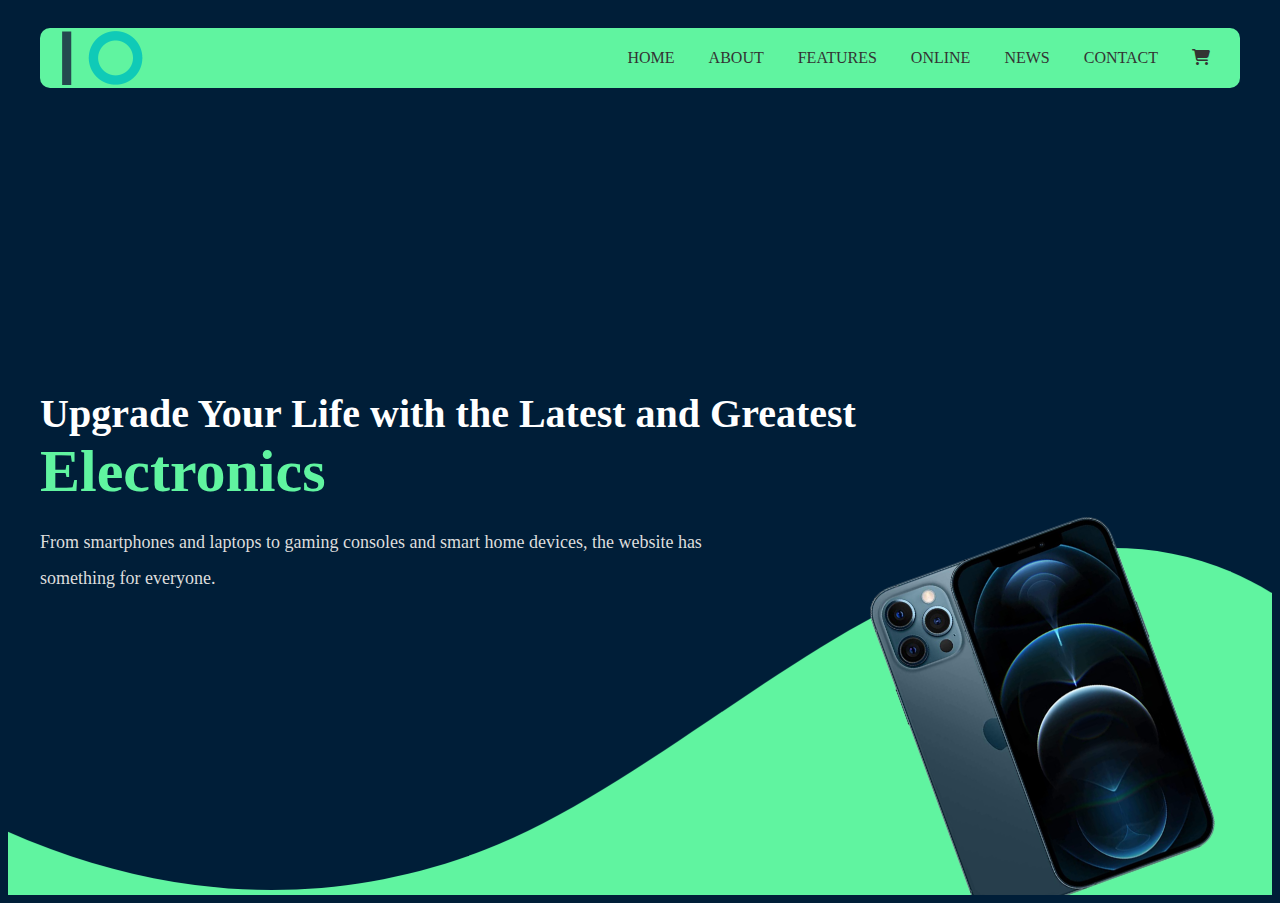
==== index2.html @ 82161be9 "Rename index.html to index2.html" ====
<!DOCTYPE html>
<html lang="en">

<head>
    <meta charset="UTF-8">
    <meta http-equiv="X-UA-Compatible" content="IE=edge">
    <meta name="viewport" content="width=device-width, initial-scale=1.0">
    <link rel="stylesheet" href="https://cdnjs.cloudflare.com/ajax/libs/font-awesome/6.1.2/css/all.min.css">
    <link rel="stylesheet" href="css/style.css">
    <title>Home</title>
</head>

<body>
    <div class="header">
        <div class="container">
            <img src="images/logo.png" alt="" class="log">
            <div class="link">
                <span class="icon">
                    <span></span>
                    <span></span>
                    <span></span>
                </span>
                <ul class="menu-slide">
                    <li> <a href="#"><i class="fa-solid fa-cart-shopping"></i></a></li>
                    <li><a href="#services">HOME</a></li>
                    <li><a href="#ABOUT">ABOUT</a>
                    </li>
                    <li><a href="#FEATURES"> FEATURES</a>
                    </li>
                    <li><a href="#ONLINE">ONLINE</a></li>
                    <li><a href="#NEWS">NEWS</a></li>
                    <li><a href="#CONTACT">CONTACT</a></li>
                </ul>
            </div>
            <div class="link-show">
                <a href="#services">HOME</a>
                <a href="#ABOUT">ABOUT</a>
                <a href="#FEATURES">FEATURES</a>
                <a href="#ONLINE">ONLINE</a>
                <a href="#NEWS">NEWS</a>
                <a href="#CONTACT">CONTACT</a>
                <a href="#"><i class="fa-solid fa-cart-shopping"></i></a>
            </div>
        </div>
    </div>
    <div class="landing">
        <div class="custom-shape-divider-bottom-1678984849">
            <svg data-name="Layer 1" xmlns="http://www.w3.org/2000/svg" viewBox="0 0 1200 120"
                preserveAspectRatio="none">
                <path
                    d="M321.39,56.44c58-10.79,114.16-30.13,172-41.86,82.39-16.72,168.19-17.73,250.45-.39C823.78,31,906.67,72,985.66,92.83c70.05,18.48,146.53,26.09,214.34,3V0H0V27.35A600.21,600.21,0,0,0,321.39,56.44Z"
                    class="shape-fill"></path>
            </svg>
        </div>
        <div class="custom-shape-divider-bottom-1678987925">
            <svg data-name="Layer 1" xmlns="http://www.w3.org/2000/svg" viewBox="0 0 1200 120"
                preserveAspectRatio="none">
                <path
                    d="M321.39,56.44c58-10.79,114.16-30.13,172-41.86,82.39-16.72,168.19-17.73,250.45-.39C823.78,31,906.67,72,985.66,92.83c70.05,18.48,146.53,26.09,214.34,3V0H0V27.35A600.21,600.21,0,0,0,321.39,56.44Z"
                    class="shape-fill"></path>
            </svg>
        </div>
        <div class="intro-text">
            <h1>Upgrade Your Life with the Latest and Greatest <span> Electronics</span></h1>
            <p>From smartphones and laptops to gaming consoles and smart home devices, the website has something for
                everyone.
            </p>
        </div>
        <img src="images/71FuI8YvCNL._AC_SX679_.png" alt="" class="imgg" id="myImage">

    </div>
    <script src="script.js"></script>
</body>

</html>
---- css/style.css ----
body {
  background: #001e38;
}

html {
  scroll-behavior: smooth;
}

.container {
  padding: 0 15px;
  width: 700px;
  margin: auto;
  background-color: #60f4a0;
  border-radius: 10px;
}

@media (max-width: 767px) {
  .landing img {
    width: 150px !important;
    bottom: 20%;
    right: 5%;
  }
  .container {
    width: 90%;
  }
  .landing {
    text-align: center;
    padding-bottom: 25px;
  }
  .header .link {
    display: none;
  }
  img {
    width: 100px !important;
  }
  .header .link {
    display: block;
  }
  .link-show {
    display: none;
  }
  .landing .intro-text h1 {
    font-size: 30px !important;
    width: 80% !important;
    padding-left: 25px;
  }
  .landing .intro-text h1 span {
    font-size: 35px !important;
  }
  .landing .intro-text p {
    font-size: 15px !important;
    width: 350px !important;
    padding-left: 25px;
    z-index: 1;
  }
  .intro-text {
    margin-left: 30px;
    text-align: left;
    display: flex;
    flex-direction: column;
    width: 700px !important;
    margin-top: -205px;
  }
}

@media (min-width: 768px) {
  .header .link {
    display: block;
  }
  .link-show {
    display: none;
  }
}

@media (min-width: 992px) {
  .container {
    width: 970px;
  }
  .header .link {
    display: none;
  }
  .link-show {
    display: block;
  }
}

@media (min-width: 1200px) {
  .container {
    width: 1170px;
  }
  .header .link {
    display: none;
  }
}

.header {
  padding: 20px;
}

.header img {
  width: 150px;
}

.header .logo {
  width: 60px;
}

.header .container {
  display: flex;
  justify-content: space-between;
  align-items: center;
}

.header .link:hover .icon span:nth-child(2) {
  width: 100%;
}

.header .link .icon {
  width: 30px;
  display: flex;
  flex-wrap: wrap;
  justify-content: flex-end;
}

.header .link .icon span {
  background-color: #001e38;
  margin-bottom: 5px;
  height: 2px;
  position: relative;
}

.header .link .icon span:first-child {
  width: 100%;
}

.header .link .icon span:nth-child(2) {
  width: 60%;
  transition: 0.3s;
}

.header .link .icon span:last-child {
  width: 100%;
}

.header .link {
  position: relative;
}

.header .link ul {
  list-style: none;
  margin: 0;
  padding: 0;
  background-color: #f6f6f6;
  position: absolute;
  border-radius: 10px;
  right: 0;
  min-width: 200px;
  top: calc(100% + 15px);
  display: none;
  z-index: 1;
}

.header .link ul::before {
  content: "";
  border-width: 10px;
  border-style: solid;
  border-color: transparent transparent #f6f6f6 transparent;
  position: absolute;
  right: 5px;
  top: -19px;
}

.header .link ul li a {
  display: block;
  padding: 15px;
  text-decoration: none;
  color: #333;
  transition: 0.3s;
}

.header .link ul li a:hover {
  padding-left: 25px;
}

.header .link ul li:not(:last-child) a {
  border-bottom: 1px solid #ddd;
}

.show {
  display: block !important;
}

.header .link-show a {
  text-decoration: none;
  color: #333;
  padding: 15px;
}

.header .link-show a:hover {
  color: white;
}

.custom-shape-divider-bottom-1678984849 {
  position: absolute;
  bottom: 0;
  left: 0;
  width: 100%;
  overflow: hidden;
  line-height: 0;
  transform: rotate(180deg);
}

.custom-shape-divider-bottom-1678984849 svg {
  position: relative;
  display: block;
  width: calc(164% + 1.3px);
  height: 378px;
  transform: rotateY(180deg);
}

.custom-shape-divider-bottom-1678984849 .shape-fill {
  fill: #60f4a0;
}

.landing {
  height: calc(100vh - 113px);
  display: flex;
  justify-content: center;
  align-items: center;
  position: relative;
  overflow: hidden;
  /* flex-direction: row; */
}

.intro-text {
  text-align: left;
  display: flex;
  flex-direction: column;
  width: 1200px;
}

.landing .intro-text h1 {
  margin: 0;
  font-size: 40px;
  color: white;
  width: 70%;
}

.landing .intro-text h1 span {
  color: #60f4a0;
  font-weight: bold;
  font-size: 60px;
}

.landing .intro-text p {
  font-size: 18px;
  line-height: 2;
  color: #ddd;
  width: 60%;
}

.imgg {
  width: 200px;
  position: absolute;
  bottom: 0;
  right: 100px;
}

.landing img {
  width: 260px;
  transform: rotate(-20deg);
  transition: transform 2s ease;
  animation: rotate 3s linear infinite;
}

@keyframes rotate {
  from {
    transform-origin: bottom right;
    transform: rotate(0deg);
  }
  to {
    transform-origin: 100px bottom -100px;
    transform: rotate(360deg);
  }
}
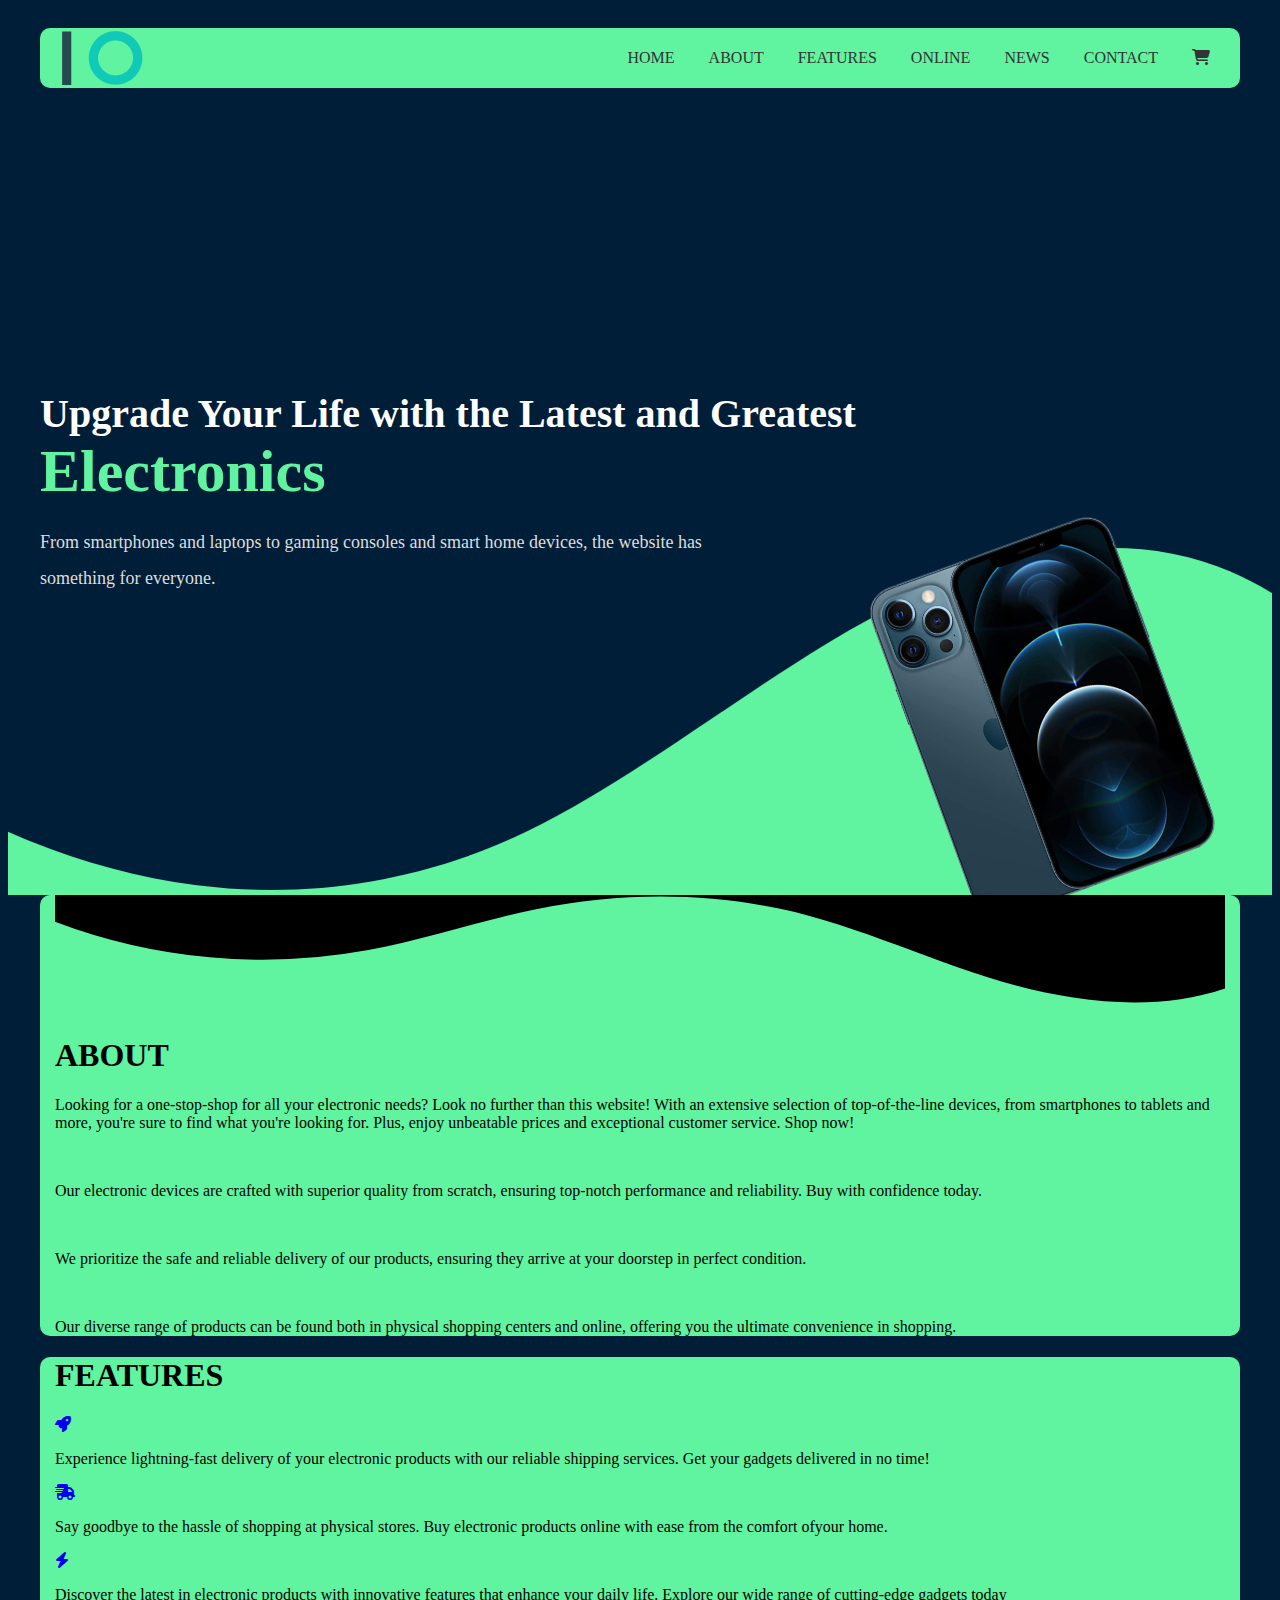
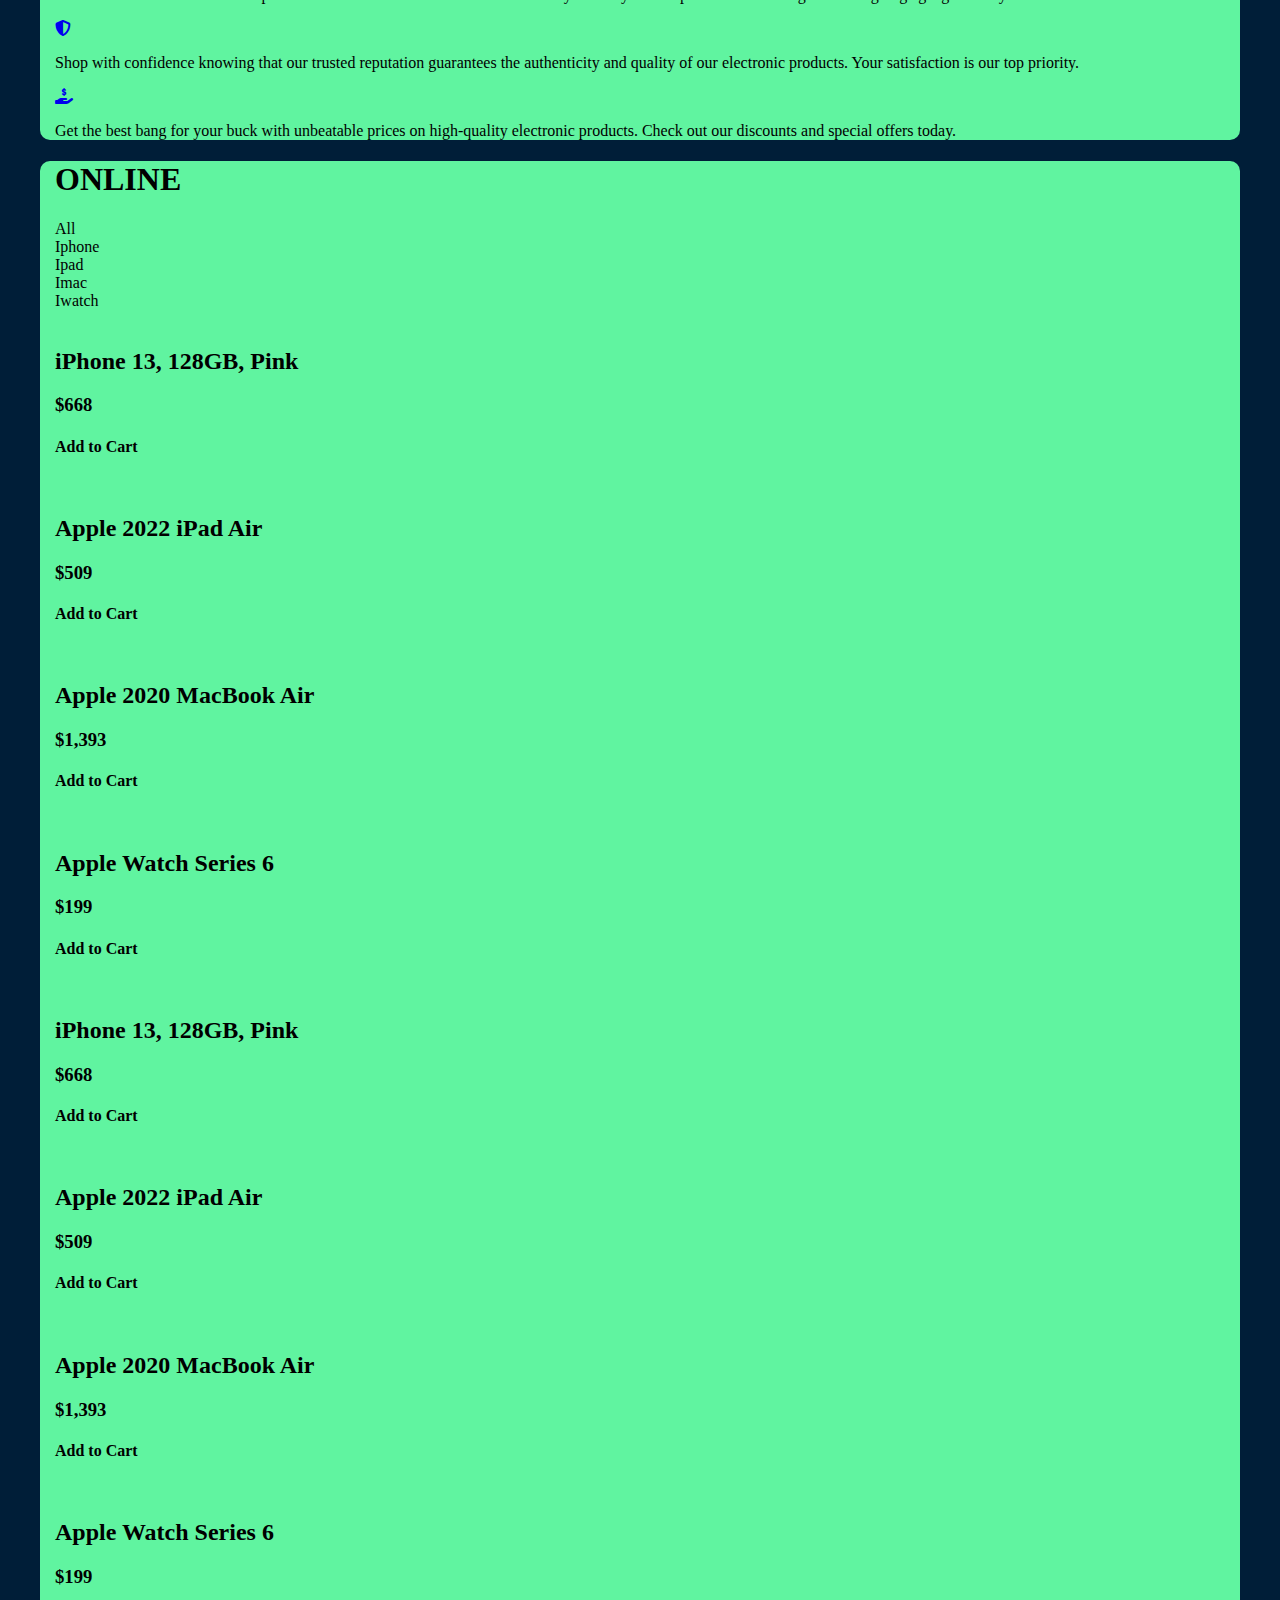
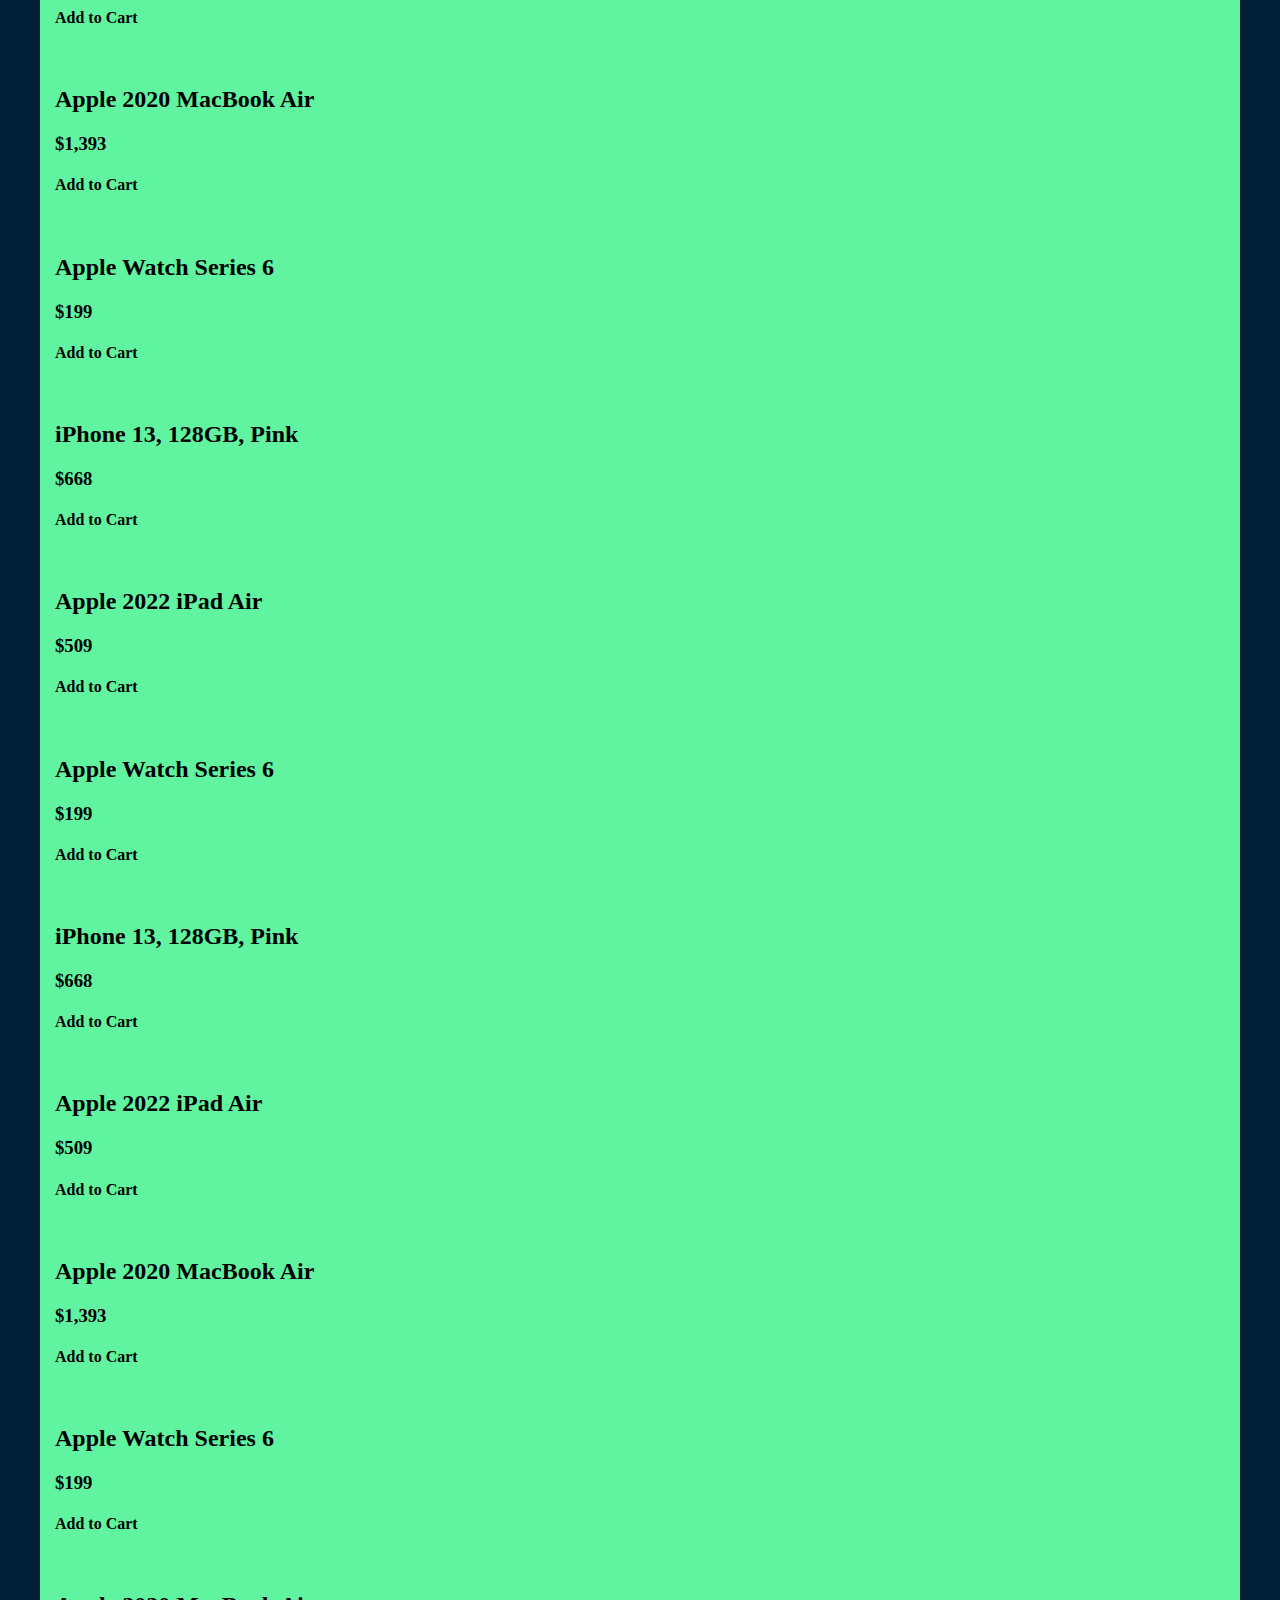
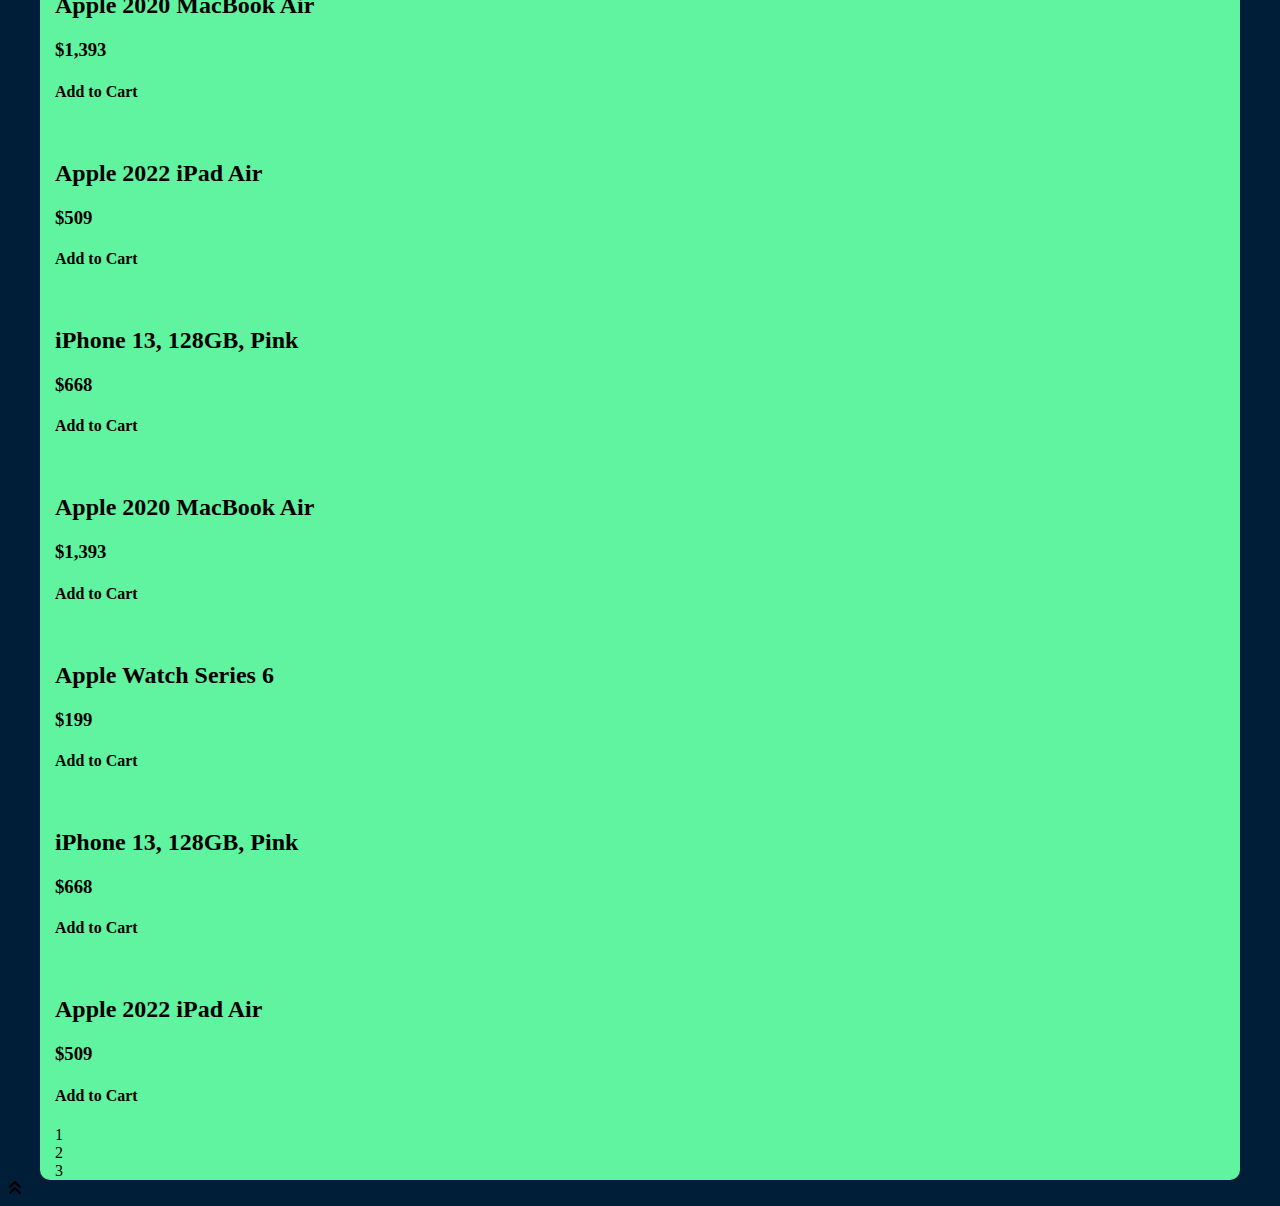
==== commit 6ba0eaa1: "Update index2.html" ====
--- a/index2.html
+++ b/index2.html
@@ -11,7 +11,7 @@
 </head>
 
 <body>
-    <div class="header">
+    <div class="header" id="HOME">
         <div class="container">
             <img src="images/logo.png" alt="" class="log">
             <div class="link">
@@ -21,8 +21,9 @@
                     <span></span>
                 </span>
                 <ul class="menu-slide">
-                    <li> <a href="#"><i class="fa-solid fa-cart-shopping"></i></a></li>
-                    <li><a href="#services">HOME</a></li>
+                    <li> <a href="#" class="cont"><i class="fa-solid fa-cart-shopping"></i></a></li>
+                    <div class=" dddds" style="position:absolute;"></div>
+                    <li><a href="#HOME">HOME</a></li>
                     <li><a href="#ABOUT">ABOUT</a>
                     </li>
                     <li><a href="#FEATURES"> FEATURES</a>
@@ -33,13 +34,14 @@
                 </ul>
             </div>
             <div class="link-show">
-                <a href="#services">HOME</a>
+                <a href="#HOME">HOME</a>
                 <a href="#ABOUT">ABOUT</a>
                 <a href="#FEATURES">FEATURES</a>
                 <a href="#ONLINE">ONLINE</a>
                 <a href="#NEWS">NEWS</a>
                 <a href="#CONTACT">CONTACT</a>
-                <a href="#"><i class="fa-solid fa-cart-shopping"></i></a>
+                <a href="#" class="contt" style="position: relative;"><i class="fa-solid fa-cart-shopping"></i></a>
+                <div class="cooo" style="position:absolute;"></div>
             </div>
         </div>
     </div>
@@ -69,6 +71,357 @@
         <img src="images/71FuI8YvCNL._AC_SX679_.png" alt="" class="imgg" id="myImage">
 
     </div>
+    <div class="ABOUT" id="ABOUT">
+        <div class="container">
+            <div class="custom-shape-divider-top-1679078634">
+                <svg data-name="Layer 1" xmlns="http://www.w3.org/2000/svg" viewBox="0 0 1200 120"
+                    preserveAspectRatio="none">
+                    <path
+                        d="M321.39,56.44c58-10.79,114.16-30.13,172-41.86,82.39-16.72,168.19-17.73,250.45-.39C823.78,31,906.67,72,985.66,92.83c70.05,18.48,146.53,26.09,214.34,3V0H0V27.35A600.21,600.21,0,0,0,321.39,56.44Z"
+                        class="shape-fill"></path>
+                </svg>
+            </div>
+
+            <div class="main-title">
+                <h1>ABOUT</h1>
+                <p>Looking for a one-stop-shop for all your electronic needs? Look no further than this website! With an
+                    extensive selection of top-of-the-line devices, from smartphones to tablets and more, you're sure to
+                    find what you're looking for. Plus,
+                    enjoy unbeatable prices and exceptional customer service. Shop now!</p>
+            </div>
+            <div class="cards-About">
+                <div class="card">
+                    <img src="images/1.jpg" alt="">
+                    <p>Our electronic devices are crafted with superior quality from scratch, ensuring top-notch
+                        performance and reliability. Buy with confidence today.</p>
+                </div>
+                <div class="card">
+                    <img src="images/2.jpg" alt="">
+                    <p>We prioritize the safe and reliable delivery of our products, ensuring they arrive at your
+                        doorstep in perfect condition.</p>
+                </div>
+                <div class="card">
+                    <img src="images/3.jpg" alt="">
+                    <p>Our diverse range of products can be found both in physical shopping centers and online, offering
+                        you the ultimate convenience in shopping.</p>
+                </div>
+            </div>
+
+        </div>
+    </div>
+    <div class="FEATURES" id="FEATURES">
+        <div class="container">
+            <div class="main-title">
+                <h1>FEATURES</h1>
+            </div>
+            <div class="card-FEATURES">
+                <div class="carddd">
+                    <a href="#"><i class="fa-solid fa-rocket"></i></a>
+                    <p>Experience lightning-fast delivery of your electronic products with our reliable shipping
+                        services. Get your gadgets delivered in no time!</p>
+                </div>
+                <div class="carddd">
+                    <a href="#"><i class="fa-solid fa-truck-fast"></i></a>
+                    <p>Say goodbye to the hassle of shopping at physical stores. Buy electronic products online with
+                        ease from the comfort ofyour home.</p>
+                </div>
+                <div class="carddd">
+                    <a href="#"><i class="fa-solid fa-bolt"></i></a>
+                    <p>Discover the latest in electronic products with innovative features that enhance your daily life.
+                        Explore our wide range of cutting-edge gadgets today</p>
+                </div>
+                <div class="carddd">
+                    <a href="#"><i class="fa-solid fa-shield-halved"></i></a>
+                    <p>Shop with confidence knowing that our trusted reputation guarantees the authenticity and quality
+                        of our electronic products. Your satisfaction is our top priority.</p>
+                </div>
+                <div class="carddd">
+                    <a href="#"><i class="fa-solid fa-hand-holding-dollar"></i></a>
+                    <p>Get the best bang for your buck with unbeatable prices on high-quality electronic products. Check
+                        out our discounts and special offers today.</p>
+                </div>
+            </div>
+        </div>
+    </div>
+    <div class="ONLINE" id="ONLINE">
+        <div class="container">
+            <div class="main-title">
+                <h1>ONLINE</h1>
+            </div>
+            <div class="Kinds">
+                <div class="Lists">
+                    <div class="zero"> All</div>
+                    <div class="one"> Iphone</div>
+                    <div class="two"> Ipad</div>
+                    <div class="three">Imac</div>
+                    <div class="four"> Iwatch</div>
+                </div>
+                <div class="boxes oneee">
+                    <div class="box iphone">
+                        <div class="immm "> <img src="images/iphone.png" alt=""></div>
+                        <div class="titlee">
+                            <h2>iPhone 13, 128GB, Pink</h2>
+                        </div>
+                        <div class="info">
+                            <h3>$668</h3>
+                            <h4>Add to Cart</h4>
+                        </div>
+                    </div>
+
+                    <div class="box ipad">
+                        <div class="immm "> <img src="images/ipad.png" alt=""></div>
+                        <div class="titlee">
+                            <h2>Apple 2022 iPad Air</h2>
+                        </div>
+                        <div class="info">
+                            <h3>$509</h3>
+                            <h4>Add to Cart</h4>
+                        </div>
+                    </div>
+                    <div class="box imac">
+                        <div class="immm "> <img src="images/imac.png" alt="" style="width: 250px;"> </div>
+                        <div class="titlee">
+                            <h2>Apple 2020 MacBook Air</h2>
+                        </div>
+                        <div class="info">
+                            <h3>$1,393</h3>
+                            <h4>Add to Cart</h4>
+                        </div>
+                    </div>
+                    <div class="box iwatch">
+                        <div class="immm "> <img src="images/iwatch.png" alt=""> </div>
+                        <div class="titlee">
+                            <h2>Apple Watch Series 6 </h2>
+                        </div>
+                        <div class="info">
+                            <h3>$199</h3>
+                            <h4>Add to Cart</h4>
+                        </div>
+                    </div>
+                    <div class="box iphone">
+                        <div class="immm "> <img src="images/iphone1.png" alt=""></div>
+                        <div class="titlee">
+                            <h2>iPhone 13, 128GB, Pink</h2>
+                        </div>
+                        <div class="info">
+                            <h3>$668</h3>
+                            <h4>Add to Cart</h4>
+                        </div>
+                    </div>
+
+                    <div class="box ipad">
+                        <div class="immm "> <img src="images/ipad1.png" alt=""></div>
+                        <div class="titlee">
+                            <h2>Apple 2022 iPad Air</h2>
+                        </div>
+                        <div class="info">
+                            <h3>$509</h3>
+                            <h4>Add to Cart</h4>
+                        </div>
+                    </div>
+                    <div class="box imac">
+                        <div class="immm "> <img src="images/imac1.png" alt="" style="width: 250px;"> </div>
+                        <div class="titlee">
+                            <h2>Apple 2020 MacBook Air</h2>
+                        </div>
+                        <div class="info">
+                            <h3>$1,393</h3>
+                            <h4>Add to Cart</h4>
+                        </div>
+                    </div>
+                    <div class="box iwatch">
+                        <div class="immm "> <img src="images/iwatch1.png" alt=""> </div>
+                        <div class="titlee">
+                            <h2>Apple Watch Series 6 </h2>
+                        </div>
+                        <div class="info">
+                            <h3>$199</h3>
+                            <h4>Add to Cart</h4>
+                        </div>
+                    </div>
+                    <div class="box imac">
+                        <div class="immm "> <img src="images/imac2.png" alt="" style="width: 250px;"> </div>
+                        <div class="titlee">
+                            <h2>Apple 2020 MacBook Air</h2>
+                        </div>
+                        <div class="info">
+                            <h3>$1,393</h3>
+                            <h4>Add to Cart</h4>
+                        </div>
+                    </div>
+
+                </div>
+                <div class="boxes twoo">
+                    <div class="box iwatch">
+                        <div class="immm "> <img src="images/iwatch2.png" alt=""> </div>
+                        <div class="titlee">
+                            <h2>Apple Watch Series 6 </h2>
+                        </div>
+                        <div class="info">
+                            <h3>$199</h3>
+                            <h4>Add to Cart</h4>
+                        </div>
+                    </div>
+                    <div class="box iphone">
+                        <div class="immm "> <img src="images/iphone2.png" alt=""></div>
+                        <div class="titlee">
+                            <h2>iPhone 13, 128GB, Pink</h2>
+                        </div>
+                        <div class="info">
+                            <h3>$668</h3>
+                            <h4>Add to Cart</h4>
+                        </div>
+                    </div>
+
+                    <div class="box ipad">
+                        <div class="immm "> <img src="images/ipad2.png" alt=""></div>
+                        <div class="titlee">
+                            <h2>Apple 2022 iPad Air</h2>
+                        </div>
+                        <div class="info">
+                            <h3>$509</h3>
+                            <h4>Add to Cart</h4>
+                        </div>
+                    </div>
+
+                    <div class="box iwatch">
+                        <div class="immm "> <img src="images/iwatch3.png" alt=""> </div>
+                        <div class="titlee">
+                            <h2>Apple Watch Series 6 </h2>
+                        </div>
+                        <div class="info">
+                            <h3>$199</h3>
+                            <h4>Add to Cart</h4>
+                        </div>
+                    </div>
+                    <div class="box iphone">
+                        <div class="immm "> <img src="images/iphone3.png" alt=""></div>
+                        <div class="titlee">
+                            <h2>iPhone 13, 128GB, Pink</h2>
+                        </div>
+                        <div class="info">
+                            <h3>$668</h3>
+                            <h4>Add to Cart</h4>
+                        </div>
+                    </div>
+
+                    <div class="box ipad">
+                        <div class="immm "> <img src="images/ipad3.png" alt=""></div>
+                        <div class="titlee">
+                            <h2>Apple 2022 iPad Air</h2>
+                        </div>
+                        <div class="info">
+                            <h3>$509</h3>
+                            <h4>Add to Cart</h4>
+                        </div>
+                    </div>
+                    <div class="box imac">
+                        <div class="immm "> <img src="images/imac3.png" alt="" style="width: 250px;"> </div>
+                        <div class="titlee">
+                            <h2>Apple 2020 MacBook Air</h2>
+                        </div>
+                        <div class="info">
+                            <h3>$1,393</h3>
+                            <h4>Add to Cart</h4>
+                        </div>
+                    </div>
+                    <div class="box iwatch">
+                        <div class="immm "> <img src="images/iwatch4.png" alt=""> </div>
+                        <div class="titlee">
+                            <h2>Apple Watch Series 6 </h2>
+                        </div>
+                        <div class="info">
+                            <h3>$199</h3>
+                            <h4>Add to Cart</h4>
+                        </div>
+                    </div>
+                    <div class="box imac">
+                        <div class="immm "> <img src="images/imac4.png" alt="" style="width: 250px;"> </div>
+                        <div class="titlee">
+                            <h2>Apple 2020 MacBook Air</h2>
+                        </div>
+                        <div class="info">
+                            <h3>$1,393</h3>
+                            <h4>Add to Cart</h4>
+                        </div>
+                    </div>
+
+                </div>
+                <div class="boxes threee">
+                    <div class="box ipad">
+                        <div class="immm "> <img src="images/ipad4.png" alt=""></div>
+                        <div class="titlee">
+                            <h2>Apple 2022 iPad Air</h2>
+                        </div>
+                        <div class="info">
+                            <h3>$509</h3>
+                            <h4>Add to Cart</h4>
+                        </div>
+                    </div>
+                    <div class="box iphone">
+                        <div class="immm "> <img src="images/iphone4.png" alt=""></div>
+                        <div class="titlee">
+                            <h2>iPhone 13, 128GB, Pink</h2>
+                        </div>
+                        <div class="info">
+                            <h3>$668</h3>
+                            <h4>Add to Cart</h4>
+                        </div>
+                    </div>
+                    <div class="box imac">
+                        <div class="immm "> <img src="images/imac5.png" alt="" style="width: 250px;"> </div>
+                        <div class="titlee">
+                            <h2>Apple 2020 MacBook Air</h2>
+                        </div>
+                        <div class="info">
+                            <h3>$1,393</h3>
+                            <h4>Add to Cart</h4>
+                        </div>
+                    </div>
+                    <div class="box iwatch">
+                        <div class="immm "> <img src="images/iwatch5.png" alt=""> </div>
+                        <div class="titlee">
+                            <h2>Apple Watch Series 6 </h2>
+                        </div>
+                        <div class="info">
+                            <h3>$199</h3>
+                            <h4>Add to Cart</h4>
+                        </div>
+                    </div>
+                    <div class="box iphone">
+                        <div class="immm "> <img src="images/iphone5.png" alt=""></div>
+                        <div class="titlee">
+                            <h2>iPhone 13, 128GB, Pink</h2>
+                        </div>
+                        <div class="info">
+                            <h3>$668</h3>
+                            <h4>Add to Cart</h4>
+                        </div>
+                    </div>
+
+                    <div class="box ipad">
+                        <div class="immm "> <img src="images/ipad5.png" alt=""></div>
+                        <div class="titlee">
+                            <h2>Apple 2022 iPad Air</h2>
+                        </div>
+                        <div class="info">
+                            <h3>$509</h3>
+                            <h4>Add to Cart</h4>
+                        </div>
+                    </div>
+
+                </div>
+                <div class="scroll">
+                    <div class="icon">
+                        <div class="ones">1</div>
+                        <div class="twos">2</div>
+                        <div class="threes">3</div>
+                    </div>
+                </div>
+            </div>
+        </div>
+    </div>
+    <div class="uuu"><i class="fa-solid fa-angles-up"></i></div>
     <script src="script.js"></script>
 </body>
 
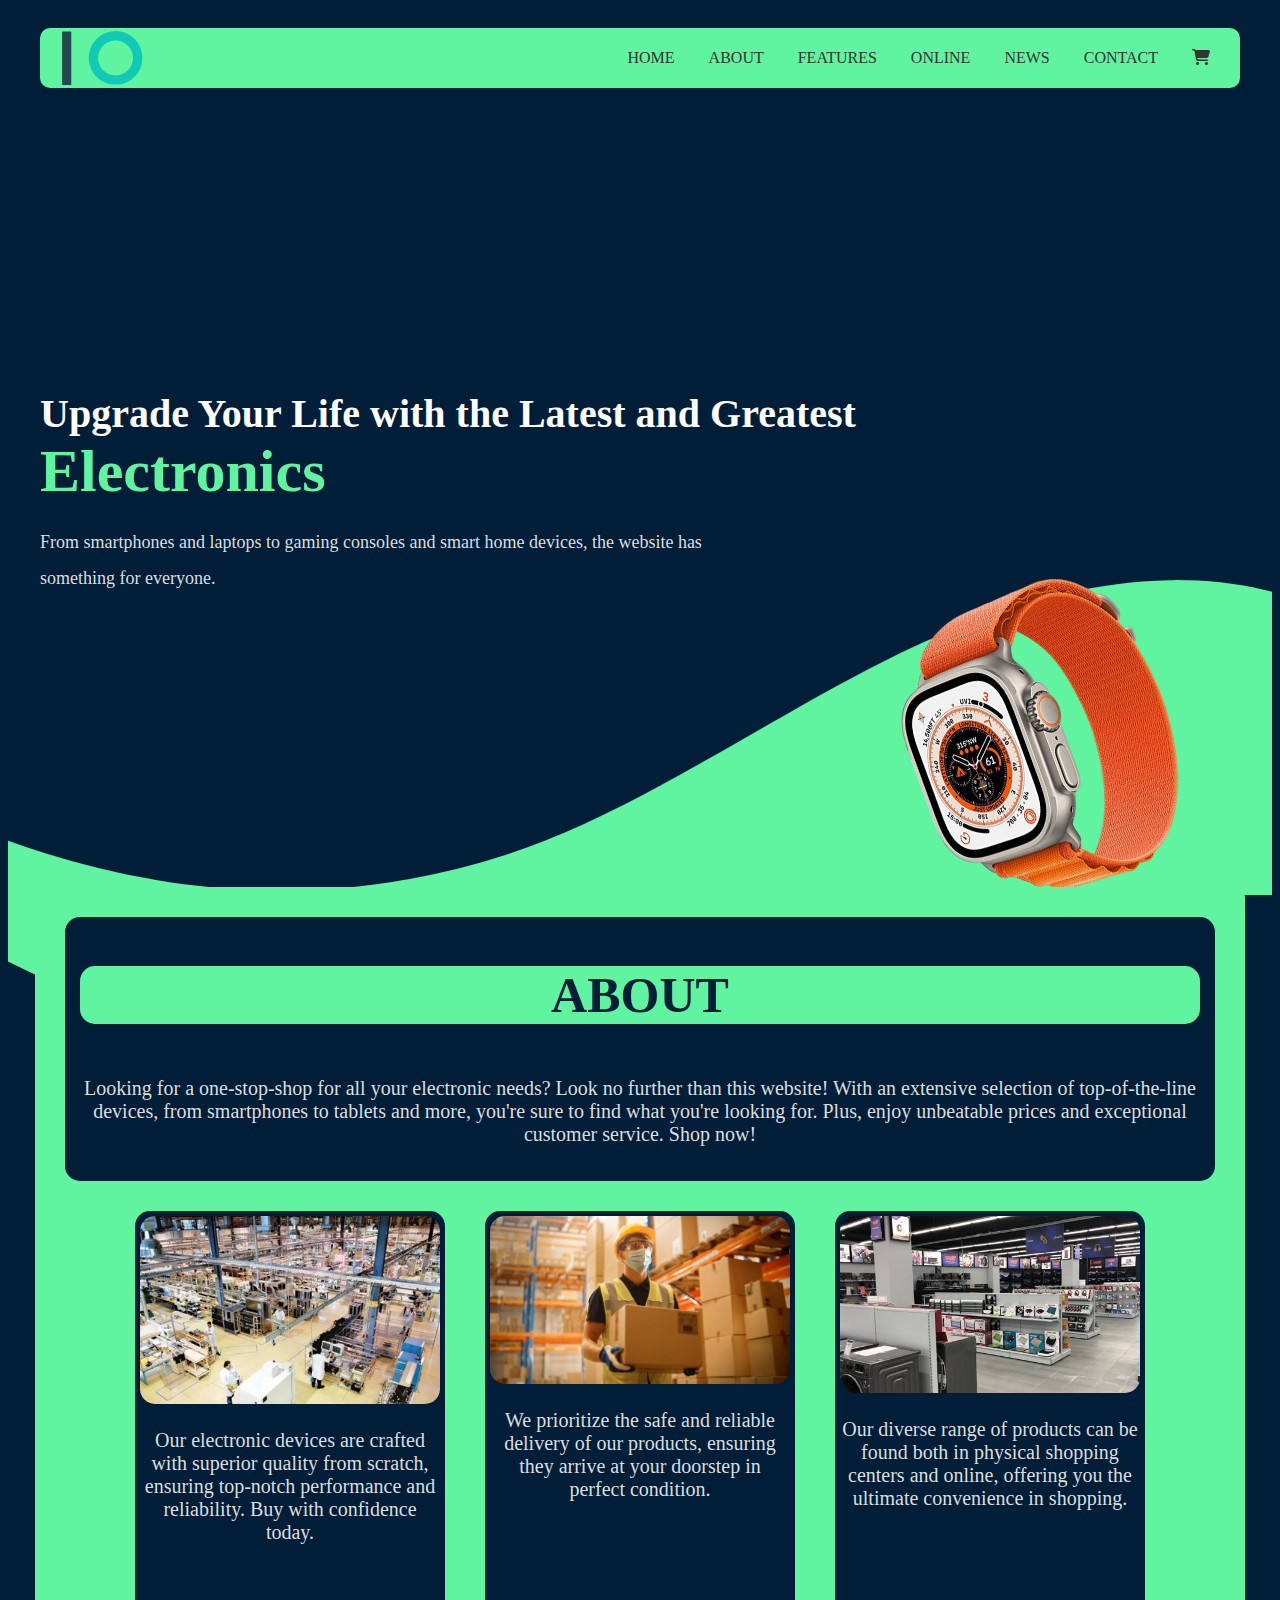
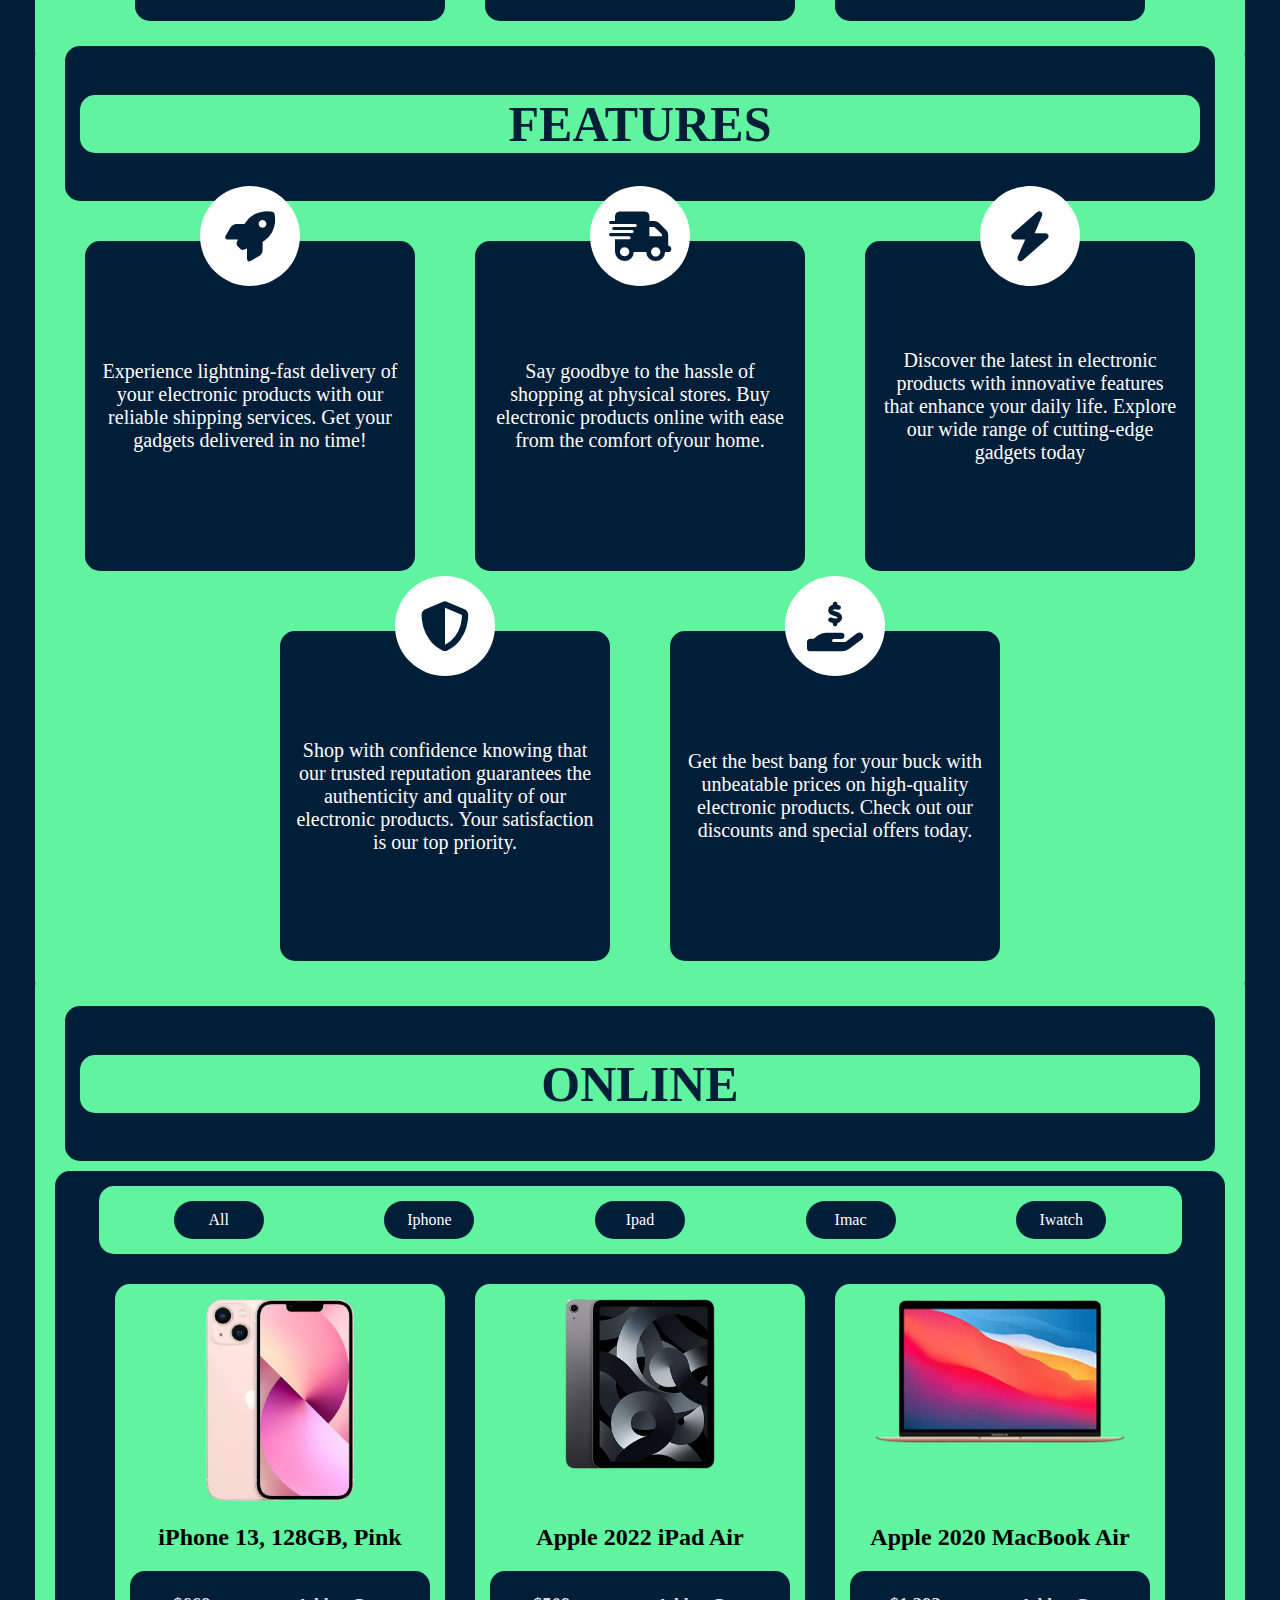
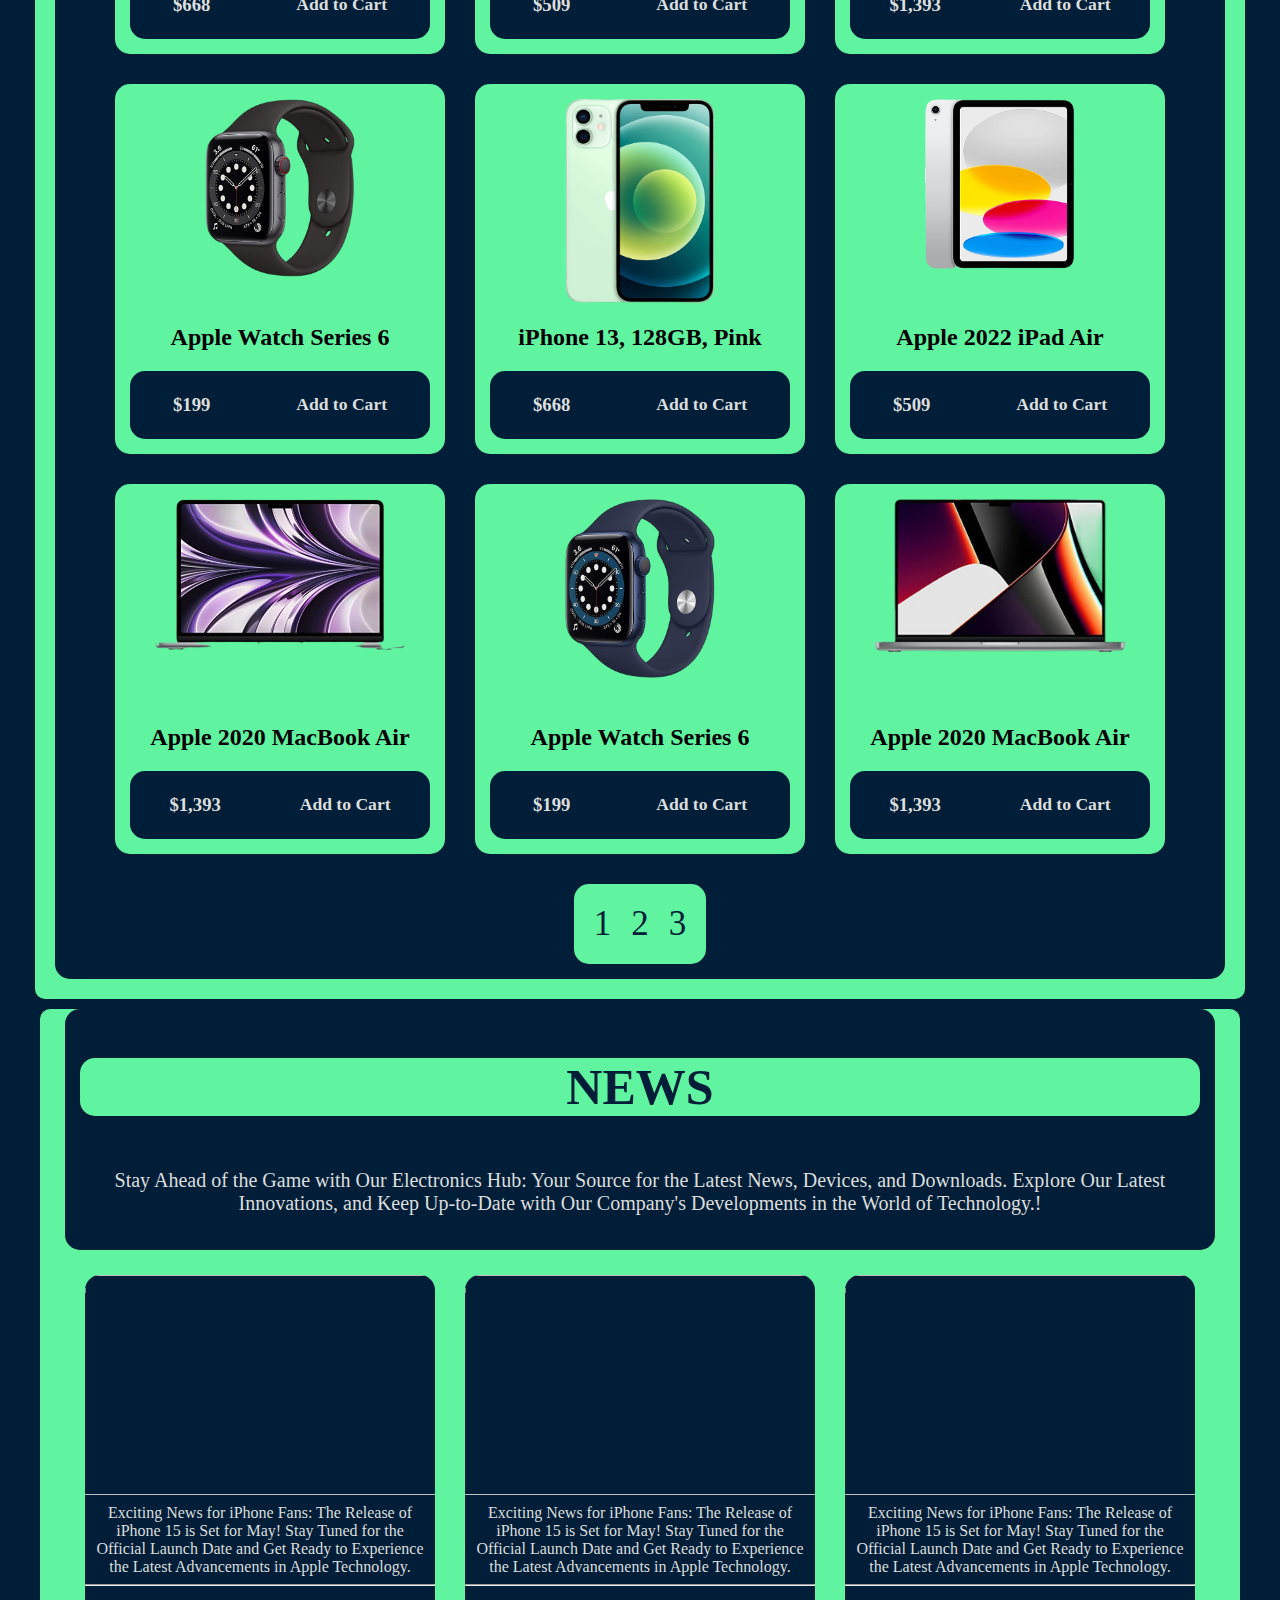
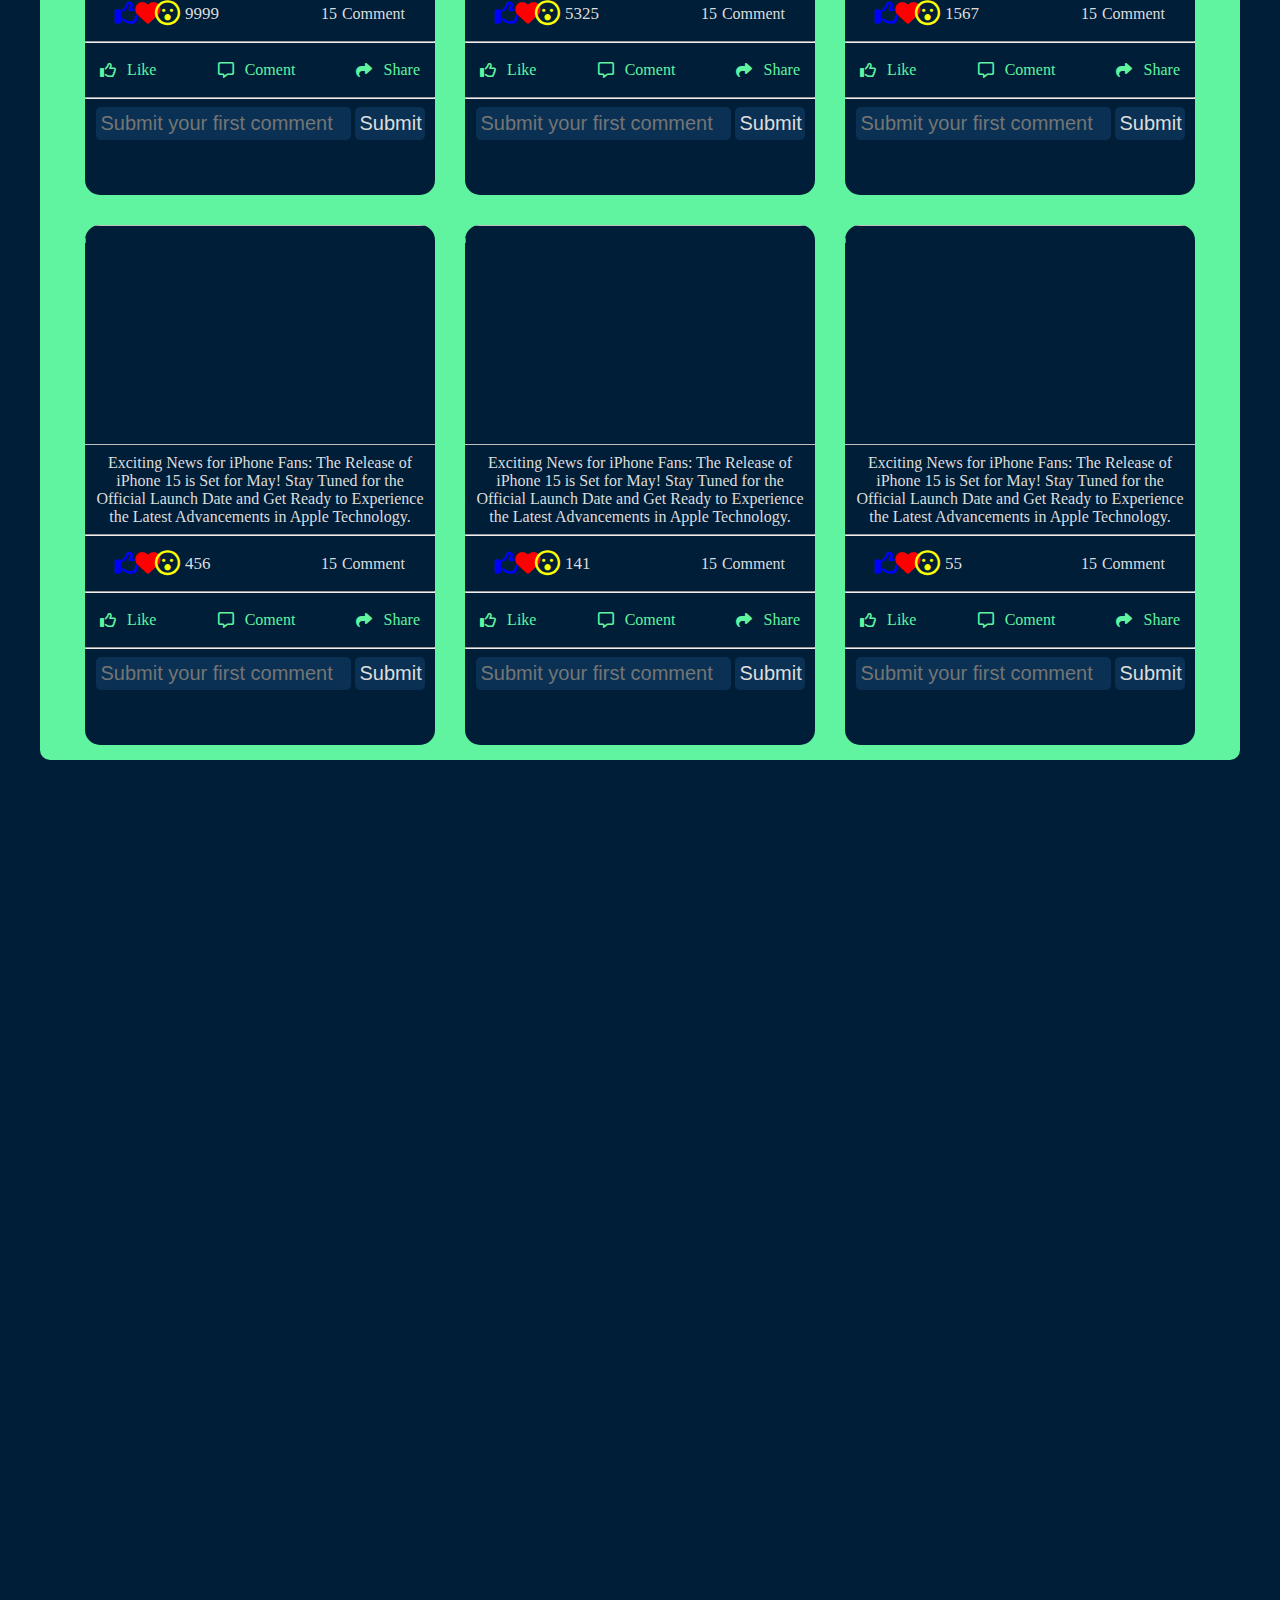
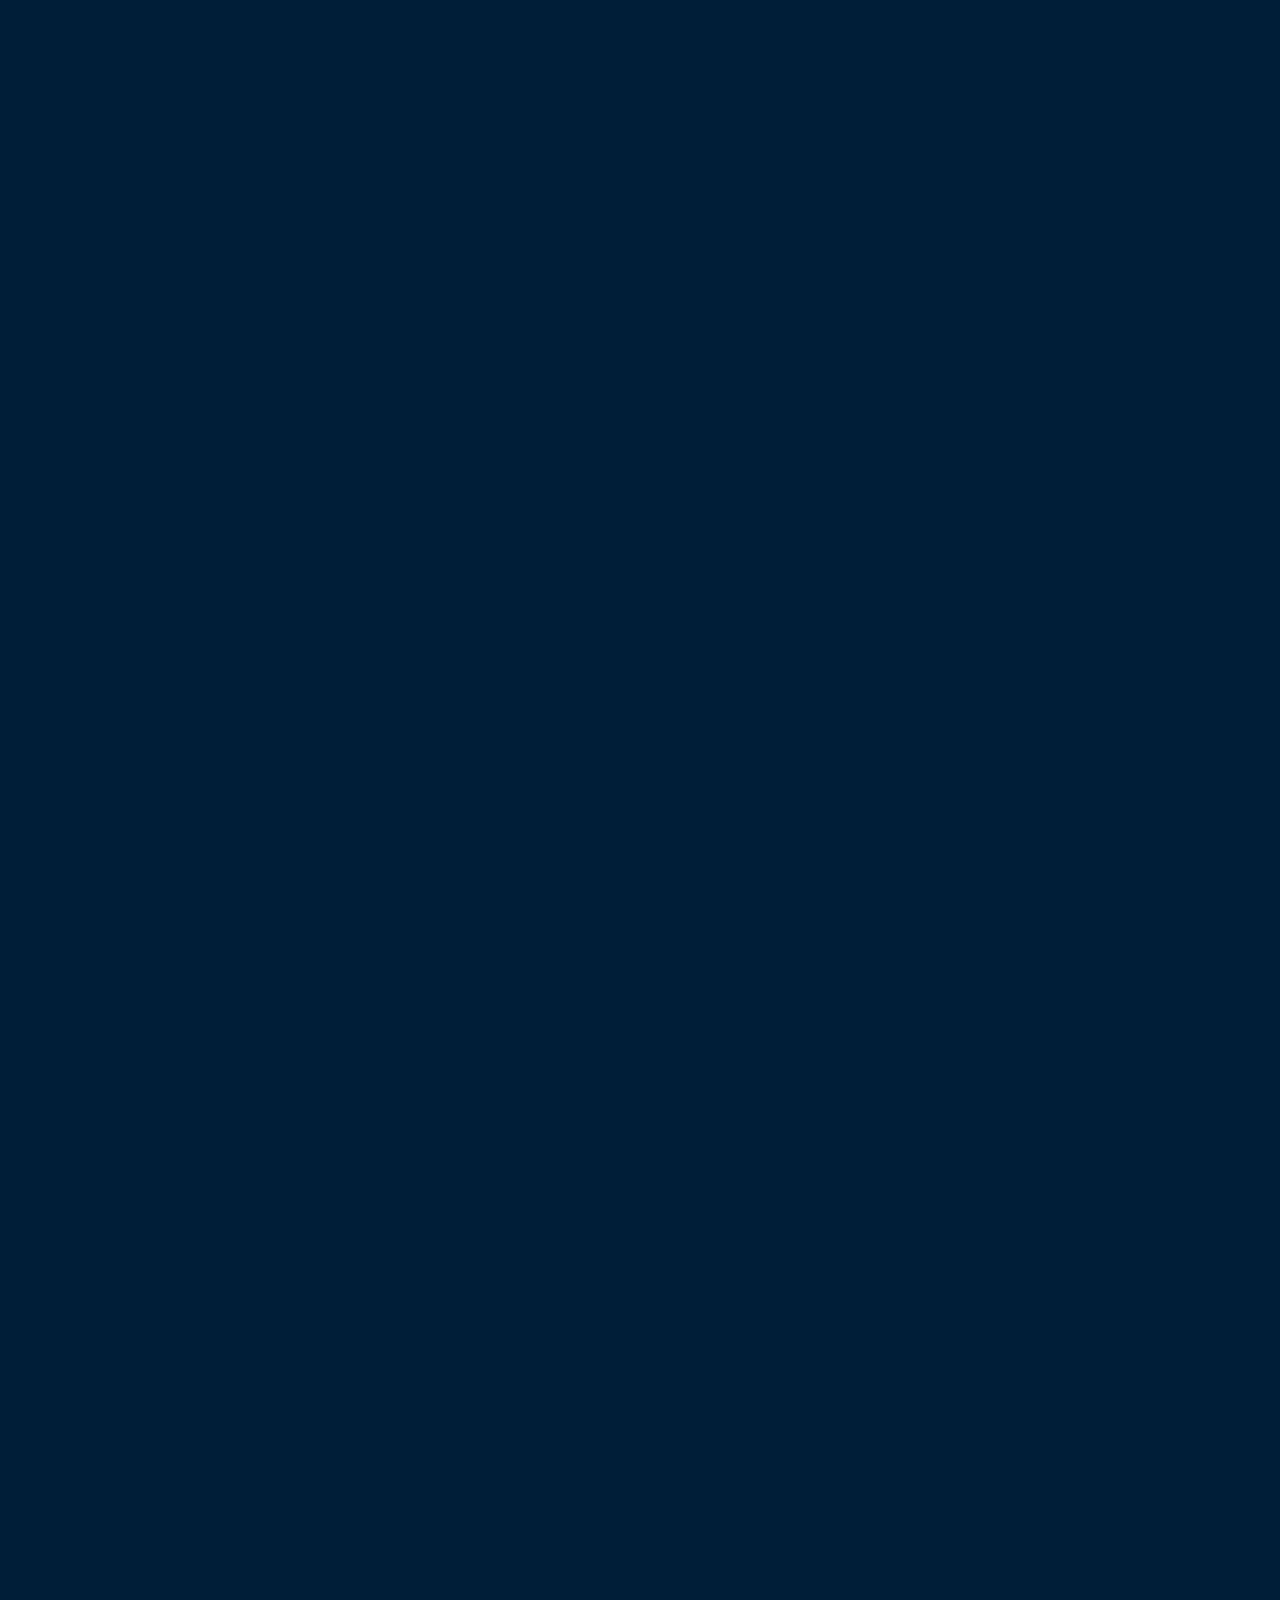
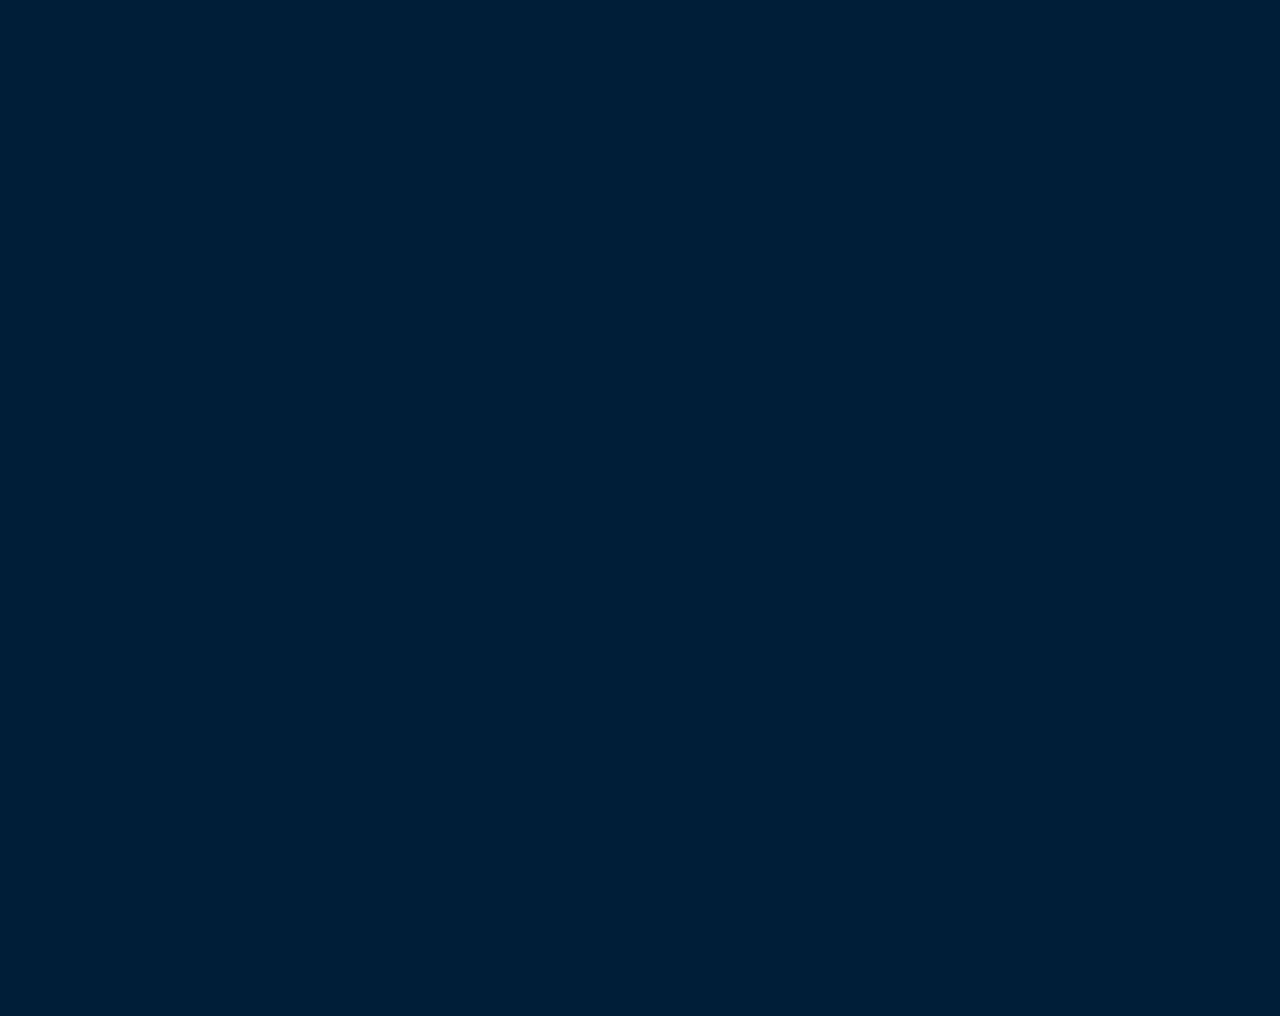
==== commit 844aa90c: "Update index2.html" ====
--- a/index2.html
+++ b/index2.html
@@ -68,7 +68,7 @@
                 everyone.
             </p>
         </div>
-        <img src="images/71FuI8YvCNL._AC_SX679_.png" alt="" class="imgg" id="myImage">
+        <img src="images/iwatch5.png" alt="" class="imgg" id="myImage">
 
     </div>
     <div class="ABOUT" id="ABOUT">
@@ -421,6 +421,219 @@
             </div>
         </div>
     </div>
+    <div class="NEWS" id="NEWS">
+        <div class="container">
+            <div class="main-title">
+                <h1>NEWS</h1>
+
+                <p>Stay Ahead of the Game with Our Electronics Hub: Your Source for the Latest News, Devices, and
+                    Downloads. Explore Our Latest Innovations, and Keep Up-to-Date with Our Company's Developments in
+                    the World of Technology.!</p>
+            </div>
+            <div class="cards-About">
+                <div class="card">
+                    <img src="images/news1.png" alt="">
+                    <p>Exciting News for iPhone Fans: The Release of iPhone 15 is Set for May! Stay Tuned for the
+                        Official Launch Date and Get Ready to Experience the Latest Advancements in Apple Technology.
+                    </p>
+                    <div class="info">
+                        <div class="interaction">
+                            <hr>
+                            <div class="head">
+                                <div class="imoj"> <i class="fa-regular fa-thumbs-up">
+                                    </i><i class="fa-solid fa-heart"></i><i
+                                        class="fa-regular fa-face-surprise"></i><span class="ttt">9999</span></div>
+                                <div class="coment">
+                                    <div class="num">15</div>
+                                    <span>Comment</span>
+                                </div>
+                            </div>
+                            <hr>
+                            <div class="center">
+                                <i class="fa-regular fa-thumbs-up like"></i><span>Like</span>
+                                <i class="fa-regular fa-message"></i><span>Coment</span>
+                                <i class="fa-solid fa-share"></i><span>Share</span>
+                            </div>
+                            <hr>
+                            <div class="foot">
+                                <form action="">
+                                    <input type="text" placeholder="Submit your first comment">
+                                    <input type="submit">
+                                </form>
+                            </div>
+                        </div>
+                    </div>
+                </div>
+                <div class="card">
+                    <img src="images/news5.jpg" alt="">
+                    <p>Exciting News for iPhone Fans: The Release of iPhone 15 is Set for May! Stay Tuned for the
+                        Official Launch Date and Get Ready to Experience the Latest Advancements in Apple Technology.
+                    </p>
+                    <div class="info">
+                        <div class="interaction">
+                            <hr>
+                            <div class="head">
+                                <div class="imoj"> <i class="fa-regular fa-thumbs-up">
+                                    </i><i class="fa-solid fa-heart"></i><i
+                                        class="fa-regular fa-face-surprise"></i><span class="ttt">5325</span></div>
+                                <div class="coment">
+                                    <div class="num">15</div>
+                                    <span>Comment</span>
+                                </div>
+                            </div>
+                            <hr>
+                            <div class="center">
+                                <i class="fa-regular fa-thumbs-up like"></i><span>Like</span>
+                                <i class="fa-regular fa-message"></i><span>Coment</span>
+                                <i class="fa-solid fa-share"></i><span>Share</span>
+                            </div>
+                            <hr>
+                            <div class="foot">
+                                <form action="">
+                                    <input type="text" placeholder="Submit your first comment">
+                                    <input type="submit">
+                                </form>
+                            </div>
+                        </div>
+                    </div>
+                </div>
+                <div class="card">
+                    <img src="images/news6.jpg" alt="">
+                    <p>Exciting News for iPhone Fans: The Release of iPhone 15 is Set for May! Stay Tuned for the
+                        Official Launch Date and Get Ready to Experience the Latest Advancements in Apple Technology.
+                    </p>
+                    <div class="info">
+                        <div class="interaction">
+                            <hr>
+                            <div class="head">
+                                <div class="imoj"> <i class="fa-regular fa-thumbs-up">
+                                    </i><i class="fa-solid fa-heart"></i><i
+                                        class="fa-regular fa-face-surprise"></i><span class="ttt">1567</span></div>
+                                <div class="coment">
+                                    <div class="num">15</div>
+                                    <span>Comment</span>
+                                </div>
+                            </div>
+                            <hr>
+                            <div class="center">
+                                <i class="fa-regular fa-thumbs-up like"></i><span>Like</span>
+                                <i class="fa-regular fa-message"></i><span>Coment</span>
+                                <i class="fa-solid fa-share"></i><span>Share</span>
+                            </div>
+                            <hr>
+                            <div class="foot">
+                                <form action="">
+                                    <input type="text" placeholder="Submit your first comment">
+                                    <input type="submit">
+                                </form>
+                            </div>
+                        </div>
+                    </div>
+                </div>
+                <div class="card">
+                    <img src="images/news2.jpg" alt="">
+                    <p>Exciting News for iPhone Fans: The Release of iPhone 15 is Set for May! Stay Tuned for the
+                        Official Launch Date and Get Ready to Experience the Latest Advancements in Apple Technology.
+                    </p>
+                    <div class="info">
+                        <div class="interaction">
+                            <hr>
+                            <div class="head">
+                                <div class="imoj"> <i class="fa-regular fa-thumbs-up">
+                                    </i><i class="fa-solid fa-heart"></i><i
+                                        class="fa-regular fa-face-surprise"></i><span class="ttt">456</span></div>
+                                <div class="coment">
+                                    <div class="num">15</div>
+                                    <span>Comment</span>
+                                </div>
+                            </div>
+                            <hr>
+                            <div class="center">
+                                <i class="fa-regular fa-thumbs-up like"></i><span>Like</span>
+                                <i class="fa-regular fa-message"></i><span>Coment</span>
+                                <i class="fa-solid fa-share"></i><span>Share</span>
+                            </div>
+                            <hr>
+                            <div class="foot">
+                                <form action="">
+                                    <input type="text" placeholder="Submit your first comment">
+                                    <input type="submit">
+                                </form>
+                            </div>
+                        </div>
+                    </div>
+                </div>
+                <div class="card">
+                    <img src="images/news4.png" alt="">
+                    <p>Exciting News for iPhone Fans: The Release of iPhone 15 is Set for May! Stay Tuned for the
+                        Official Launch Date and Get Ready to Experience the Latest Advancements in Apple Technology.
+                    </p>
+                    <div class="info">
+                        <div class="interaction">
+                            <hr>
+                            <div class="head">
+                                <div class="imoj"> <i class="fa-regular fa-thumbs-up">
+                                    </i><i class="fa-solid fa-heart"></i><i
+                                        class="fa-regular fa-face-surprise"></i><span class="ttt">141</span></div>
+                                <div class="coment">
+                                    <div class="num">15</div>
+                                    <span>Comment</span>
+                                </div>
+                            </div>
+                            <hr>
+                            <div class="center">
+                                <i class="fa-regular fa-thumbs-up like"></i><span>Like</span>
+                                <i class="fa-regular fa-message"></i><span>Coment</span>
+                                <i class="fa-solid fa-share"></i><span>Share</span>
+                            </div>
+                            <hr>
+                            <div class="foot">
+                                <form action="">
+                                    <input type="text" placeholder="Submit your first comment">
+                                    <input type="submit">
+                                </form>
+                            </div>
+                        </div>
+                    </div>
+                </div>
+                <div class="card">
+                    <img src="images/news3.jpg" alt="">
+                    <p>Exciting News for iPhone Fans: The Release of iPhone 15 is Set for May! Stay Tuned for the
+                        Official Launch Date and Get Ready to Experience the Latest Advancements in Apple Technology.
+                    </p>
+                    <div class="info">
+                        <div class="interaction">
+                            <hr>
+                            <div class="head">
+                                <div class="imoj"> <i class="fa-regular fa-thumbs-up">
+                                    </i><i class="fa-solid fa-heart"></i><i
+                                        class="fa-regular fa-face-surprise"></i><span class="ttt">55</span></div>
+                                <div class="coment">
+                                    <div class="num">15</div>
+                                    <span>Comment</span>
+                                </div>
+                            </div>
+                            <hr>
+                            <div class="center">
+                                <i class="fa-regular fa-thumbs-up like"></i><span>Like</span>
+                                <i class="fa-regular fa-message"></i><span>Coment</span>
+                                <i class="fa-solid fa-share"></i><span>Share</span>
+                            </div>
+                            <hr>
+                            <div class="foot">
+                                <form action="">
+                                    <input type="text" placeholder="Submit your first comment">
+                                    <input type="submit">
+                                </form>
+                            </div>
+                        </div>
+                    </div>
+                </div>
+            </div>
+        </div>
+    </div>
+
+
     <div class="uuu"><i class="fa-solid fa-angles-up"></i></div>
     <script src="script.js"></script>
 </body>
--- a/css/style.css
+++ b/css/style.css
@@ -1,5 +1,6 @@
 body {
   background: #001e38;
+  height: 1000vh;
 }
 
 html {
@@ -14,10 +15,41 @@
   border-radius: 10px;
 }
 
+.uuu {
+  background-color: #ddd;
+  color: #001e38;
+  width: 20px;
+  border-radius: 15px;
+  padding: 10px;
+  right: 1%;
+  height: 20px;
+  position: fixed;
+  text-align: center;
+  cursor: pointer;
+  animation: up 1.5s linear infinite;
+  display: none;
+  z-index: 2;
+}
+
+.uuu:hover {
+  background-color: #111;
+  color: white;
+}
+
+@keyframes up {
+  0%,
+  100% {
+    top: 50%;
+  }
+  50% {
+    top: 43%;
+  }
+}
+
 @media (max-width: 767px) {
   .landing img {
     width: 150px !important;
-    bottom: 20%;
+    bottom: 0%;
     right: 5%;
   }
   .container {
@@ -61,6 +93,30 @@
     width: 700px !important;
     margin-top: -205px;
   }
+  .boxes .imac .immm img {
+    width: 250px !important;
+  }
+  .boxes .iwatch .immm img,
+  .boxes .ipad .immm img,
+  .boxes .iphone .immm img {
+    width: 150px !important;
+  }
+  .one,
+  .two,
+  .three,
+  .four,
+  .zero {
+    background-color: #001e38;
+    color: white;
+    border-radius: 20px;
+    padding: 10px;
+    width: 70px;
+    display: flex;
+    align-items: center;
+    justify-content: center;
+    cursor: pointer;
+    margin: 10px;
+  }
 }
 
 @media (min-width: 768px) {
@@ -120,6 +176,7 @@
   display: flex;
   flex-wrap: wrap;
   justify-content: flex-end;
+  cursor: pointer;
 }
 
 .header .link .icon span {
@@ -157,7 +214,7 @@
   min-width: 200px;
   top: calc(100% + 15px);
   display: none;
-  z-index: 1;
+  z-index: 5;
 }
 
 .header .link ul::before {
@@ -197,14 +254,14 @@
 }
 
 .header .link-show a:hover {
-  color: white;
+  color: #ffffff;
 }
 
 .custom-shape-divider-bottom-1678984849 {
   position: absolute;
   bottom: 0;
   left: 0;
-  width: 100%;
+  width: 106%;
   overflow: hidden;
   line-height: 0;
   transform: rotate(180deg);
@@ -213,8 +270,8 @@
 .custom-shape-divider-bottom-1678984849 svg {
   position: relative;
   display: block;
-  width: calc(164% + 1.3px);
-  height: 378px;
+  width: calc(165% + 1.3px);
+  height: 343px;
   transform: rotateY(180deg);
 }
 
@@ -283,3 +340,499 @@
     transform: rotate(360deg);
   }
 }
+
+.ABOUT {
+  margin-top: -8px;
+  position: relative;
+}
+
+.ABOUT .container {
+  padding: 20px;
+  display: flex;
+  /* flex-wrap: wrap; */
+  justify-content: center;
+  align-items: center;
+  flex-direction: column;
+  text-align: center;
+}
+
+@media (max-width: 1200px) {
+  .ABOUT .container .cards-About {
+    display: flex !important;
+    flex-wrap: wrap !important;
+    flex-direction: column!;
+  }
+  .ABOUT .container .cards-About .card img {
+    width: 100% !important;
+  }
+}
+
+.main-title {
+  margin: 10px;
+  background-color: #001e38;
+  border-radius: 15px;
+  color: #ddd;
+  padding: 15px;
+  display: flex;
+  flex-direction: column;
+  justify-content: center;
+  align-items: center;
+  flex-wrap: wrap;
+  font-size: 20px;
+  z-index: 1;
+}
+
+.ABOUT .container .main-title h1 {
+  background-color: #60f4a0;
+  /* padding: 5px; */
+  border-radius: 15px;
+  color: #001e38;
+  font-size: 50px;
+  width: 100%;
+}
+
+.ABOUT .container .cards-About {
+  display: flex;
+  justify-content: space-around;
+  color: #ddd;
+  font-size: 20px;
+  flex-wrap: nowrap;
+  flex-direction: row;
+  align-items: center;
+  z-index: 1;
+}
+
+.ABOUT .container .cards-About .card {
+  background-color: #001e38;
+  border-radius: 15px;
+  padding: 5px;
+  margin: 20px;
+  transition: 0.5s ease;
+  width: 300px;
+  height: 400px;
+}
+
+.ABOUT .container .cards-About .card:hover {
+  transform: scale(1.1, 1.1);
+}
+
+.ABOUT .container .cards-About .card img {
+  width: 300px;
+  border-radius: 15px;
+}
+
+.custom-shape-divider-top-1679078634 {
+  position: absolute;
+  top: 0;
+  left: 0;
+  width: 100%;
+  overflow: hidden;
+  line-height: 0;
+}
+
+.custom-shape-divider-top-1679078634 svg {
+  position: relative;
+  display: block;
+  width: calc(196% + 1.3px);
+  height: 327px;
+}
+
+.custom-shape-divider-top-1679078634 .shape-fill {
+  fill: #60f4a0;
+}
+
+.FEATURES {
+  /* height: 100vh; */
+  position: relative;
+}
+
+.FEATURES .container {
+  padding: 0 20px !important;
+  margin-top: -25px;
+  /* margin-top: -25px; */
+}
+
+.main-title h1 {
+  color: #001e38;
+  background-color: #60f4a0;
+  width: 100%;
+  border-radius: 15px;
+  text-align: center;
+  font-size: 50px;
+}
+
+.card-FEATURES {
+  display: flex;
+  flex-direction: row;
+  flex-wrap: wrap;
+  justify-content: center;
+  align-items: center;
+  text-align: center;
+}
+
+.card-FEATURES .carddd {
+  width: 300px;
+  height: 300px;
+  background-color: #001e38;
+  margin: 30px;
+  border-radius: 15px;
+  display: flex;
+  justify-content: center;
+  align-items: center;
+  flex-direction: column;
+  padding: 15px;
+  color: white;
+  position: relative;
+}
+
+.card-FEATURES .carddd p {
+  font-size: 20px;
+}
+
+.card-FEATURES .carddd a {
+  font-size: 50px;
+  position: absolute;
+  background-color: white;
+  width: 100px;
+  display: flex;
+  justify-content: center;
+  align-items: center;
+  height: 100px;
+  border-radius: 50%;
+  top: -55px;
+  text-decoration: none;
+  color: #001e38;
+}
+
+.show {
+  display: block;
+}
+
+.hidden {
+  display: none;
+}
+
+.disddd {
+  display: none;
+}
+
+.ONLINE .container {
+  padding: 20px;
+  margin-top: -15px;
+}
+
+.Kinds {
+  background-color: #001e38;
+  border-radius: 15px;
+  text-align: center;
+  display: flex;
+  flex-direction: column;
+  align-items: center;
+}
+
+.Kinds .Lists {
+  align-items: center;
+  justify-content: space-around;
+  background-color: #60f4a0;
+  /* width: 100%; */
+  width: 90%;
+  border-radius: 15px;
+  text-align: center;
+  display: flex;
+  flex-direction: row;
+  margin: 15px;
+  padding: 15px;
+  padding-top: 15px;
+}
+
+.one,
+.two,
+.three,
+.four,
+.zero {
+  background-color: #001e38;
+  color: white;
+  border-radius: 20px;
+  padding: 10px;
+  width: 70px;
+  display: flex;
+  align-items: center;
+  justify-content: center;
+  cursor: pointer;
+}
+
+.one:hover,
+.two:hover,
+.three:hover,
+.four:hover,
+.zero:hover {
+  color: #60f4a0;
+}
+
+.boxes {
+  display: flex;
+  flex-direction: row;
+  flex-wrap: wrap;
+  justify-content: center;
+  align-items: center;
+}
+
+.boxes .box img {
+  width: 50%;
+}
+
+.boxes .box .titlee {
+  margin-top: 55px;
+}
+
+.boxes .box .immm {
+  height: 50%;
+  margin-bottom: 15px;
+}
+
+.boxes .box {
+  background-color: #60f4a0;
+  border-radius: 15px;
+  width: 300px;
+  height: 340px;
+  margin: 15px;
+  padding: 15px;
+}
+
+.boxes .box .info {
+  background-color: #001e38;
+  color: #ddd;
+  display: flex;
+  flex-direction: row;
+  justify-content: space-around;
+  align-items: center;
+  border-radius: 15px;
+}
+
+.boxes .box .info h4 {
+  cursor: pointer;
+  font-size: 110%;
+}
+
+.boxes .box .info h4:hover {
+  color: #60f4a0;
+}
+
+.scroll {
+  background-color: #60f4a0;
+  border-radius: 15px;
+  padding: 10px;
+  margin: 15px;
+}
+
+.scroll .icon {
+  display: flex;
+  flex-direction: row;
+  font-size: 35px;
+  color: #001e38;
+}
+
+.ones,
+.twos,
+.threes {
+  margin: 5px;
+  cursor: pointer;
+  padding: 5px;
+}
+
+.ones:hover,
+.twos:hover,
+.threes:hover {
+  color: white;
+}
+
+.twoo {
+  display: none;
+}
+
+.threee {
+  display: none;
+}
+
+.showw {
+  display: flex;
+}
+
+.disss {
+  display: none;
+}
+
+.cooo,
+.dddds {
+  position: absolute;
+  background-color: red;
+  border-radius: 50%;
+  text-align: center;
+  color: white;
+  top: 30px;
+  right: 15px;
+  width: 15px;
+  height: 15px;
+  font-size: 10px;
+  display: none;
+}
+
+.dddds {
+  top: px;
+  right: 151px;
+}
+
+.header .container {
+  position: relative;
+}
+
+.NEWS .container .main-title p {
+  text-align: center;
+}
+
+.NEWS .container .cards-About {
+  display: flex;
+  flex-wrap: wrap;
+  flex-direction: row;
+  text-align: center;
+  align-items: center;
+  justify-content: center;
+}
+
+.NEWS .container .cards-About .card {
+  overflow: hidden;
+  width: 350px;
+  height: 520px;
+  background-color: #001e38;
+  border-radius: 15px;
+  color: #ddd;
+  margin: 15px;
+}
+
+.NEWS .container .cards-About .card p {
+  margin: 5px;
+}
+
+.NEWS .container .cards-About .card img {
+  width: 400px !important;
+  height: 220px !important;
+  margin-left: -5%;
+}
+
+.NEWS .container .cards-About .card .info .interaction .head .imoj span {
+  margin-left: 5px;
+  font-size: 17px;
+}
+
+.NEWS .container .cards-About .card .info .interaction .head .imoj {
+  display: flex;
+  flex-direction: row;
+  justify-content: center;
+  align-items: center;
+}
+
+.NEWS .container .cards-About .card .info .interaction .head {
+  display: flex;
+  flex-wrap: wrap;
+  flex-direction: row;
+  justify-content: space-between;
+  align-items: center;
+  padding: 0 15px;
+  margin: 15px;
+}
+
+.NEWS .container .cards-About .card .info .interaction .head .fa-thumbs-up {
+  color: blue;
+  font-size: 25px;
+}
+
+.NEWS .container .cards-About .card .info .interaction .head .fa-heart {
+  font-size: 25px;
+  color: red;
+  margin-left: -5px;
+}
+
+.NEWS .container .cards-About .card .info .interaction .head .fa-face-surprise {
+  font-size: 25px;
+  color: yellow;
+  margin-left: -5px;
+}
+
+.NEWS .container .cards-About .card .info .interaction .head .coment {
+  display: flex;
+  flex-direction: row;
+}
+
+.NEWS .container .cards-About .card .info .interaction .head .coment .num {
+  padding: 0 5px;
+}
+
+.NEWS .container .cards-About .card .info .interaction .center {
+  display: flex;
+  flex-wrap: wrap;
+  justify-content: space-between;
+  align-items: center;
+  padding: 10px 15px;
+  text-align: center;
+}
+
+.NEWS .container .cards-About .card .info .interaction .center i {
+  color: #60f4a0;
+  text-decoration: none;
+  cursor: pointer;
+}
+
+.NEWS .container .cards-About .card .info .interaction .center span {
+  color: #60f4a0;
+  margin-left: -50px;
+  cursor: pointer;
+}
+
+.NEWS
+  .container
+  .cards-About
+  .card
+  .info
+  .interaction
+  .foot
+  input[type="text"] {
+  width: 70%;
+  border-radius: 5px;
+  padding: 5px;
+  border: 0;
+  outline: none;
+  font-size: 20px;
+  background-color: #0a3154;
+  color: white !important;
+}
+
+.NEWS
+  .container
+  .cards-About
+  .card
+  .info
+  .interaction
+  .foot
+  input[type="submit"] {
+  width: 20%;
+  border-radius: 5px;
+  padding: 5px;
+  border: 0;
+  outline: none;
+  font-size: 20px;
+  cursor: pointer;
+  background-color: #0a3154;
+  color: #ddd;
+}
+
+.NEWS
+  .container
+  .cards-About
+  .card
+  .info
+  .interaction
+  .foot
+  input[type="submit"]:hover {
+  background-color: #60f4a0;
+  color: #001e38;
+}
